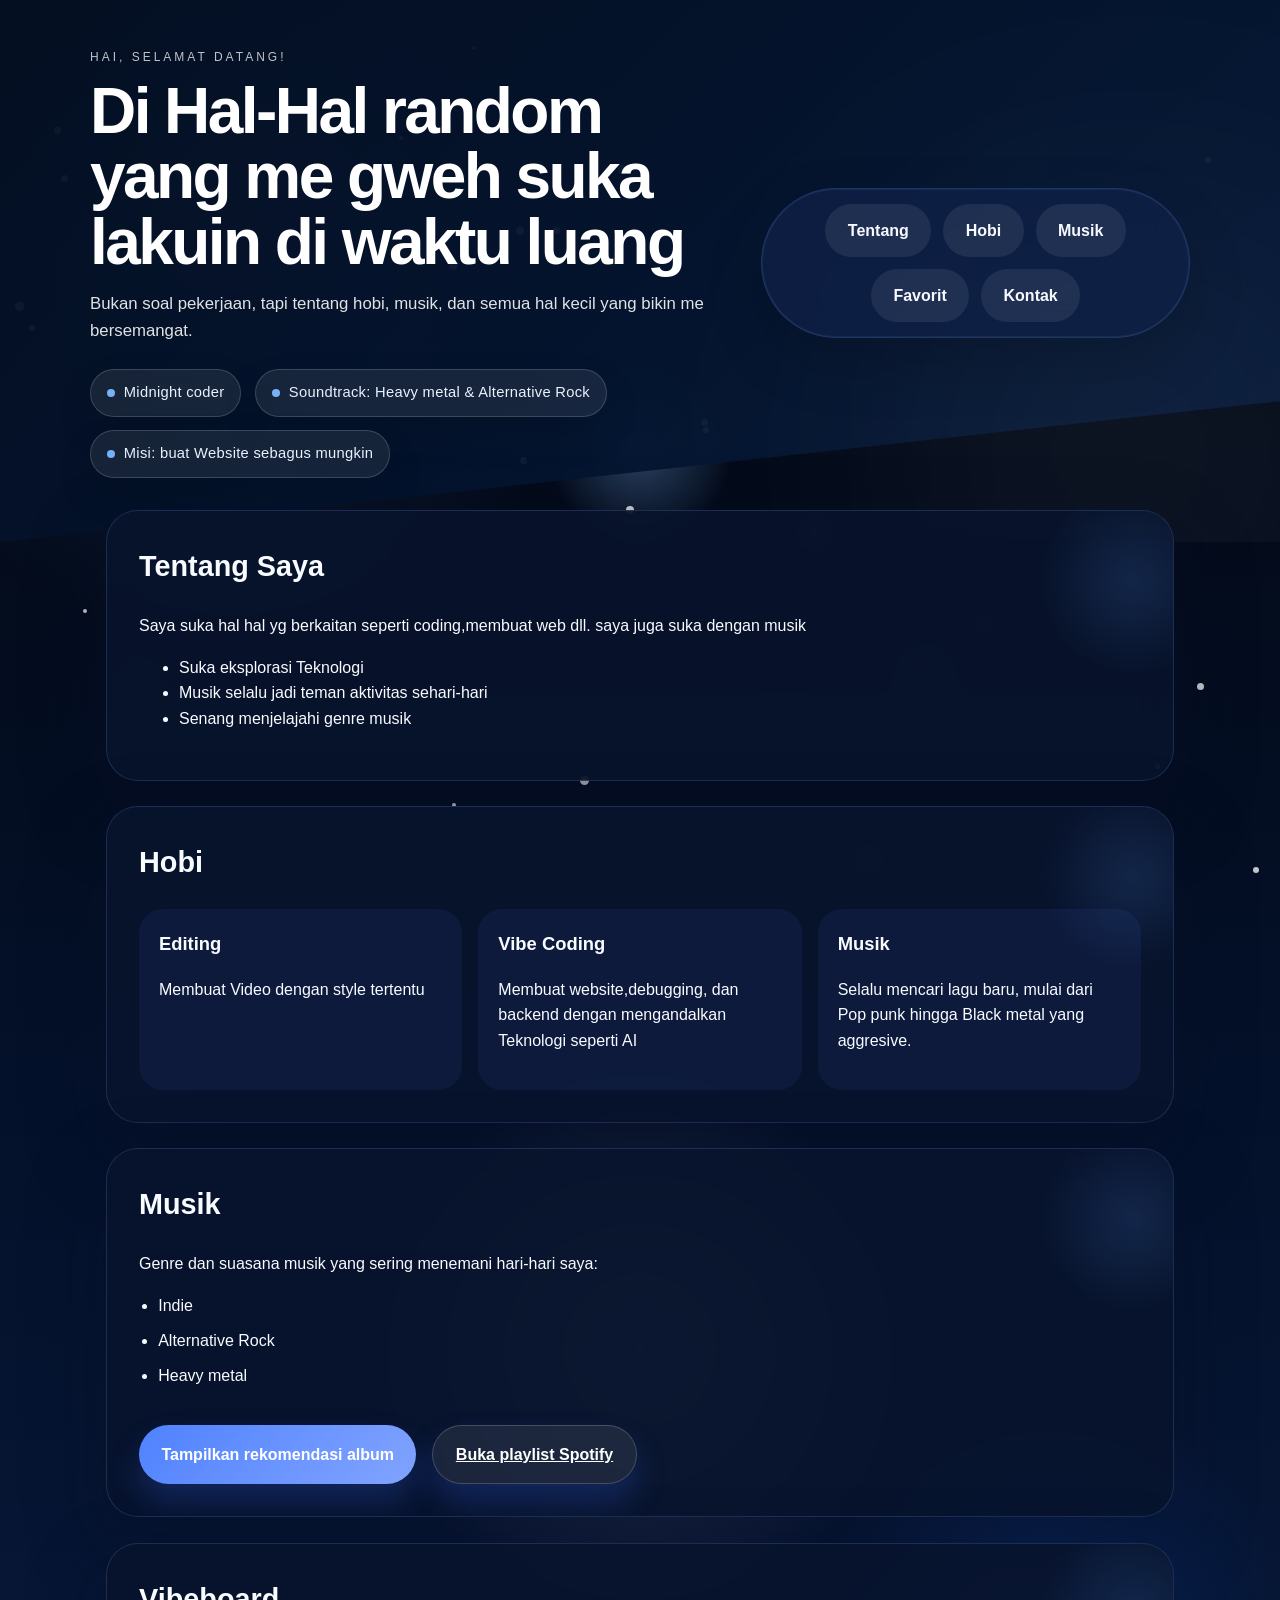
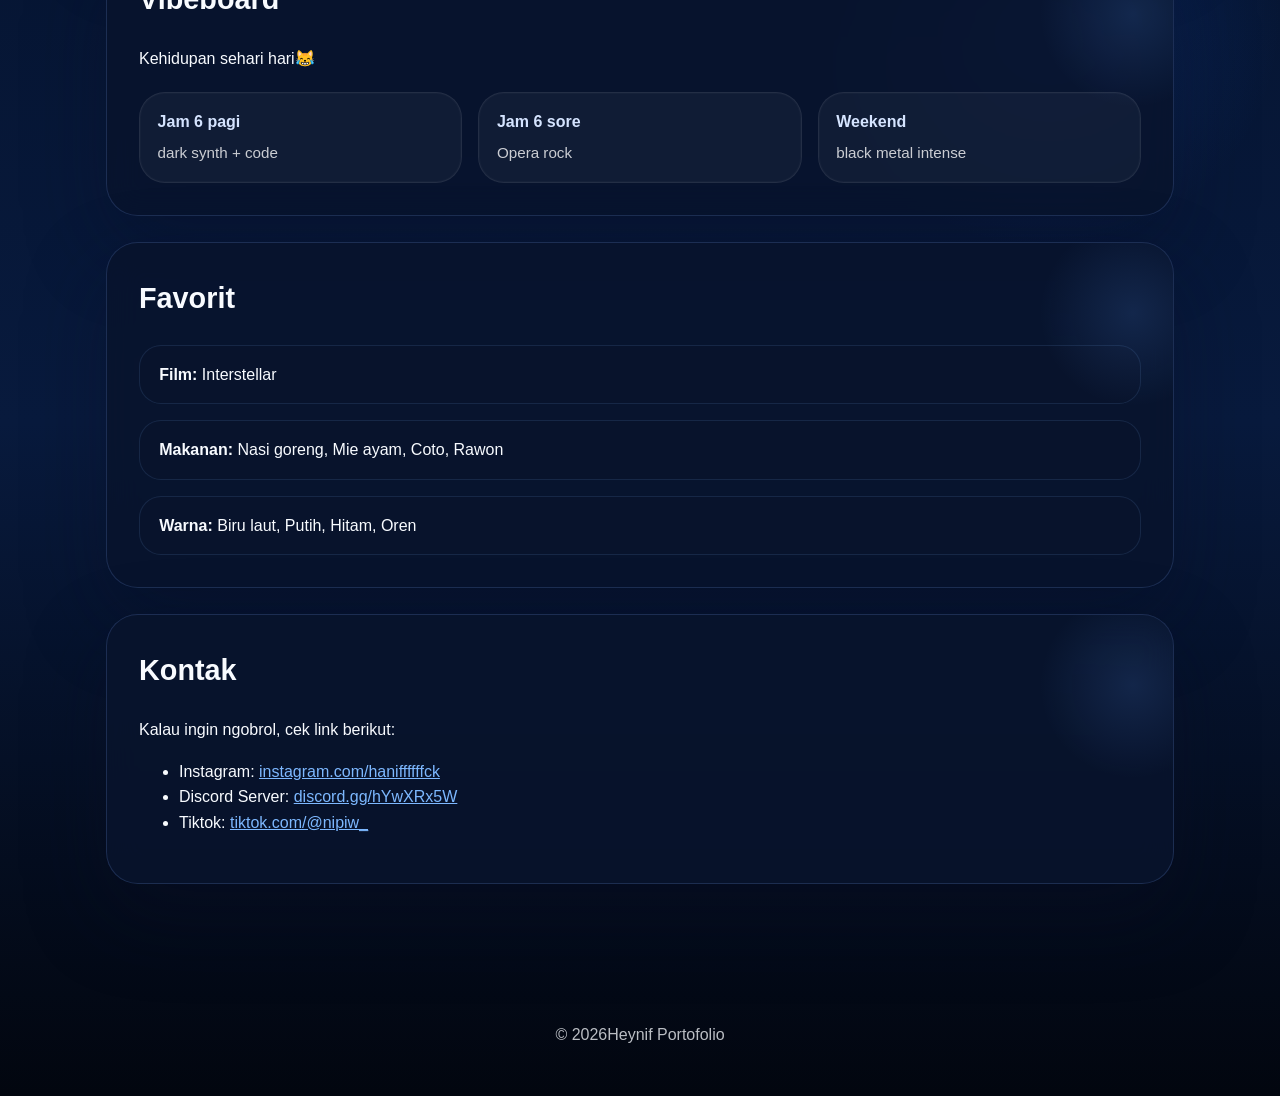
==== index.html @ 7b53540a "Add files via upload" ====
<!DOCTYPE html>
<html lang="id">
<head>
    <meta charset="UTF-8">
    <meta name="viewport" content="width=device-width, initial-scale=1.0">
    <title>Portofolio Personal Modern</title>
    <link rel="stylesheet" href="syle.css">
</head>
<body>
    <div class="particle-field" aria-hidden="true"></div>
    <header class="hero">
        <div class="hero-overlay"></div>
        <div class="topbar">
            <div>
                <p class="eyebrow">Hai, selamat datang!</p>
                <h1>Di Hal-Hal random yang me gweh suka lakuin di waktu luang</h1>
                <p class="subtitle">Bukan soal pekerjaan, tapi tentang hobi, musik, dan semua hal kecil yang bikin me bersemangat.</p>
                <div class="hero-meta">
                    <span class="hero-chip">Midnight coder</span>
                    <span class="hero-chip">Soundtrack: Heavy metal & Alternative Rock</span>
                    <span class="hero-chip">Misi: buat Website sebagus mungkin</span>
                </div>
            </div>
            <nav class="nav">
                <a href="#tentang">Tentang</a>
                <a href="#hobi">Hobi</a>
                <a href="#musik">Musik</a>
                <a href="#favorit">Favorit</a>
                <a href="#kontak">Kontak</a>
            </nav>
        </div>
    </header>

    <main class="content">
        <section id="tentang" class="card">
            <h2>Tentang Saya</h2>
            <p>Saya suka hal hal yg berkaitan seperti coding,membuat web dll. saya juga suka dengan musik</p>
            <ul>
                <li>Suka eksplorasi Teknologi</li>
                <li>Musik selalu jadi teman aktivitas sehari-hari</li>
                <li>Senang menjelajahi genre musik </li>
            </ul>
        </section>

        <section id="hobi" class="card">
            <h2>Hobi</h2>
            <div class="grid">
                <article>
                    <h3>Editing</h3>
                    <p>Membuat Video dengan style tertentu</p>
                </article>
                <article>
                    <h3>Vibe Coding</h3>
                    <p>Membuat website,debugging, dan backend dengan mengandalkan Teknologi seperti AI</p>
                </article>
                <article>
                    <h3>Musik</h3>
                    <p>Selalu mencari lagu baru, mulai dari Pop punk hingga Black metal yang aggresive.</p>
                </article>
            </div>
        </section>

        <section id="musik" class="card">
            <h2>Musik</h2>
            <p>Genre dan suasana musik yang sering menemani hari-hari saya:</p>
            <ul class="music-list">
                <li>Indie</li>
                <li>Alternative Rock</li>
                <li>Heavy metal</li>
            </ul>
            <div class="music-actions">
                <button id="musicButton" class="button">Tampilkan rekomendasi album</button>
                <a class="button button-secondary" href="https://open.spotify.com/playlist/79cbORVNOg1yv7W9uGpwLX?si=04fd5f803e594f44" target="_blank" rel="noreferrer">Buka playlist Spotify</a>
            </div>
            <div id="musicInfo" class="hidden">
                <p>Album favorit saat ini: <strong>“Kerajaan cinta-Dewa 19”</strong> dan <strong>“Pandawa lima-Dewa 10”</strong>.</p>
            </div>
        </section>

        <section id="vibe" class="card vibe-card">
            <h2>Vibeboard</h2>
            <p>Kehidupan sehari hari😹</p>
            <div class="vibe-grid">
                <div class="vibe-chip"><strong>Jam 6 pagi</strong><span>dark synth + code</span></div>
                <div class="vibe-chip"><strong>Jam 6 sore</strong><span>Opera rock</span></div>
                <div class="vibe-chip"><strong>Weekend</strong><span>black metal intense</span></div>
            </div>
        </section>

        <section id="favorit" class="card">
            <h2>Favorit</h2>
            <div class="favorites">
                <div><strong>Film:</strong> Interstellar</div>
                <div><strong>Makanan:</strong> Nasi goreng, Mie ayam, Coto, Rawon</div>
                <div><strong>Warna:</strong> Biru laut, Putih, Hitam, Oren</div>
            </div>
        </section>

        <section id="kontak" class="card">
            <h2>Kontak</h2>
            <p>Kalau ingin ngobrol, cek link berikut:</p>
            <ul>
                <li>Instagram: <a href="https://www.instagram.com/haniffffffck/" target="_blank" rel="noreferrer">instagram.com/haniffffffck</a></li>
                <li>Discord Server: <a href="https://discord.gg/hYwXRx5W" target="_blank" rel="noreferrer">discord.gg/hYwXRx5W</a></li>
                <li>Tiktok: <a href="https://www.tiktok.com/@nipiw_" target="_blank" rel="noreferrer">tiktok.com/@nipiw_</a></li>
            </ul>
        </section>
    </main>

    <footer class="footer">
        <p>&copy; <span id="year"></span>Heynif Portofolio</p>
    </footer>

    <script src="script.js"></script>
</body>
</html>
---- syle.css ----
/* Gaya modern glassmorphism untuk portofolio */
:root {
  color: #f8fbff;
  background: #050811;
  font-family: Inter, "Segoe UI", Tahoma, Geneva, Verdana, sans-serif;
  font-size: 16px;
  line-height: 1.6;
  --accent: #7db8ff;
  --accent-soft: rgba(125, 184, 255, 0.18);
  --shadow: 0 32px 80px rgba(8, 15, 36, 0.35);
  --pointer-x: 50%;
  --pointer-y: 50%;
  --dynamic-accent: rgba(125, 184, 255, 0.32);
}

* {
  box-sizing: border-box;
}

html {
  scroll-behavior: smooth;
}

body {
  margin: 0;
  min-height: 100vh;
  background: radial-gradient(circle at var(--pointer-x) var(--pointer-y), rgba(255,255,255,0.15), transparent 18%),
    radial-gradient(circle at 18% 10%, rgba(109, 178, 255, 0.14), transparent 14%),
    radial-gradient(circle at 82% 60%, rgba(28, 108, 255, 0.18), transparent 12%),
    linear-gradient(180deg, #03060d 0%, #04112a 40%, #081a3d 75%, #02060f 100%);
  color: var(--color);
}

.particle-field {
  position: fixed;
  inset: 0;
  pointer-events: none;
  overflow: hidden;
  z-index: 0;
}

.particle-field span {
  position: absolute;
  display: block;
  background: rgba(255, 255, 255, 0.9);
  border-radius: 999px;
  opacity: 0.85;
  will-change: transform, opacity;
  animation: floatParticle 10s ease-in-out infinite;
}

@keyframes floatParticle {
  0% {
    transform: translate3d(0, 0, 0) scale(1);
    opacity: 0.9;
  }
  50% {
    transform: translate3d(10px, -25px, 0) scale(1.05);
    opacity: 0.6;
  }
  100% {
    transform: translate3d(0, 20px, 0) scale(0.95);
    opacity: 0.85;
  }
}

.hero,
.content,
.footer {
  position: relative;
  z-index: 1;
}

body::before {
  content: "";
  position: fixed;
  inset: 0;
  pointer-events: none;
  background-image: radial-gradient(circle at var(--pointer-x) var(--pointer-y), var(--dynamic-accent), transparent 12%),
    radial-gradient(circle at 20% 20%, rgba(255, 255, 255, 0.08), transparent 15%),
    radial-gradient(circle at 80% 18%, rgba(118, 186, 255, 0.08), transparent 14%);
}

a {
  color: var(--accent);
}

a:hover {
  text-decoration: underline;
}

.hero {
  position: relative;
  overflow: hidden;
  padding: 3rem 1.5rem 4rem;
  color: white;
  animation: heroRise 1s ease-out backwards;
}

.hero-overlay {
  position: absolute;
  inset: 0;
  background: linear-gradient(135deg, rgba(4, 15, 34, 0.96), rgba(5, 26, 59, 0.94));
  clip-path: polygon(0 0, 100% 0, 100% 74%, 0 100%);
  transition: transform 0.25s ease, filter 0.3s ease;
  animation: overlayFade 1.25s ease-out backwards;
}

.hero::before,
.hero::after {
  content: "";
  position: absolute;
  border-radius: 50%;
  filter: blur(140px);
  opacity: 0.65;
  animation: floatGlow 12s ease-in-out infinite;
}

.hero::before {
  width: 320px;
  height: 320px;
  top: -80px;
  left: 10%;
  background: rgba(67, 156, 255, 0.2);
}

.hero::after {
  width: 420px;
  height: 420px;
  bottom: -120px;
  right: -60px;
  background: rgba(255, 255, 255, 0.12);
}

.hero-active .hero-overlay {
  transform: scale(1.06) rotate(0.4deg);
  filter: blur(0.5px);
}

.topbar {
  position: relative;
  max-width: 1100px;
  margin: 0 auto;
  display: grid;
  gap: 1.75rem;
  z-index: 1;
}

.eyebrow {
  margin: 0 0 0.75rem;
  text-transform: uppercase;
  letter-spacing: 0.25em;
  font-size: 0.75rem;
  color: rgba(255, 255, 255, 0.75);
}

.hero h1 {
  margin: 0;
  font-size: clamp(2.5rem, 5vw, 4rem);
  line-height: 1.02;
  letter-spacing: -0.04em;
}

.subtitle {
  margin: 1rem 0 0;
  max-width: 720px;
  color: rgba(255, 255, 255, 0.88);
  font-size: 1.05rem;
}

.hero-meta {
  display: flex;
  flex-wrap: wrap;
  gap: 0.85rem;
  margin-top: 1.5rem;
}

.hero-chip {
  display: inline-flex;
  align-items: center;
  gap: 0.55rem;
  padding: 0.7rem 1rem;
  border-radius: 999px;
  color: #e9f2ff;
  background: rgba(255, 255, 255, 0.08);
  border: 1px solid rgba(255, 255, 255, 0.16);
  backdrop-filter: blur(12px);
  font-size: 0.92rem;
  letter-spacing: 0.02em;
  box-shadow: 0 18px 40px rgba(0, 0, 0, 0.1);
}

.hero-chip::before {
  content: "";
  display: inline-block;
  width: 8px;
  height: 8px;
  border-radius: 50%;
  background: rgba(125, 184, 255, 0.95);
}

.nav {
  display: flex;
  flex-wrap: wrap;
  gap: 0.75rem;
  align-items: center;
  justify-content: center;
  padding: 0.95rem;
  background: rgba(15, 32, 71, 0.78);
  border: 1px solid rgba(102, 150, 255, 0.2);
  border-radius: 999px;
  backdrop-filter: blur(18px);
  box-shadow: inset 0 0 0 1px rgba(255, 255, 255, 0.05), 0 24px 60px rgba(0, 0, 0, 0.16);
}

.nav a {
  position: relative;
  padding: 0.85rem 1.4rem;
  border-radius: 999px;
  background: rgba(255, 255, 255, 0.08);
  color: #f7f9ff;
  font-weight: 600;
  transition: transform 0.3s ease, background 0.3s ease, box-shadow 0.3s ease;
  animation: navLinkRise 0.9s ease-out backwards;
  text-decoration: none;
  border-bottom: none;
  overflow: hidden;
}

.nav a::before {
  content: "";
  position: absolute;
  inset: 0;
  border-radius: 999px;
  background: radial-gradient(circle at 35% 35%, rgba(255, 255, 255, 0.22), transparent 55%);
  opacity: 0;
  transform: scale(0.85);
  transition: opacity 0.3s ease, transform 0.3s ease;
}

.nav a:hover::before {
  opacity: 1;
  transform: scale(1);
}

.nav a:hover {
  transform: translateY(-4px) scale(1.03);
  background: rgba(255, 255, 255, 0.18);
  box-shadow: 0 16px 32px rgba(67, 129, 255, 0.18);
}

.nav a:nth-child(1) { animation-delay: 0.35s; }
.nav a:nth-child(2) { animation-delay: 0.45s; }
.nav a:nth-child(3) { animation-delay: 0.55s; }
.nav a:nth-child(4) { animation-delay: 0.65s; }
.nav a:nth-child(5) { animation-delay: 0.75s; }

.content {
  max-width: 1100px;
  margin: -2rem auto 2rem;
  padding: 0 1rem 2rem;
}

.vibe-card {
  background: linear-gradient(160deg, rgba(22, 35, 69, 0.95), rgba(10, 16, 37, 0.96));
  border: 1px solid rgba(81, 142, 255, 0.22);
}

.vibe-grid {
  display: grid;
  gap: 1rem;
  grid-template-columns: repeat(auto-fit, minmax(170px, 1fr));
  margin-top: 1.25rem;
}

.vibe-chip {
  padding: 1rem 1.1rem;
  border-radius: 26px;
  background: rgba(255, 255, 255, 0.04);
  border: 1px solid rgba(255, 255, 255, 0.08);
  box-shadow: inset 0 0 0 1px rgba(255, 255, 255, 0.02);
  transition: transform 0.25s ease, border-color 0.25s ease, box-shadow 0.25s ease;
}

.vibe-chip:hover {
  transform: translateY(-4px);
  border-color: rgba(125, 184, 255, 0.35);
  box-shadow: 0 22px 40px rgba(39, 102, 255, 0.16);
}

.vibe-chip strong {
  display: block;
  color: #d5e4ff;
  margin-bottom: 0.4rem;
}

.vibe-chip span {
  color: rgba(255, 255, 255, 0.78);
  font-size: 0.95rem;
}

.card {
  position: relative;
  background: rgba(8, 20, 45, 0.88);
  border: 1px solid rgba(123, 164, 255, 0.18);
  backdrop-filter: blur(16px);
  box-shadow: var(--shadow);
  border-radius: 32px;
  padding: 2rem;
  margin-bottom: 1.6rem;
  overflow: hidden;
  opacity: 0;
  transform: translateY(28px);
  animation: cardLift 0.8s ease-out forwards;
  transition: transform 0.4s ease, border-color 0.3s ease, box-shadow 0.4s ease;
}

.card:hover {
  transform: translateY(-8px);
  border-color: rgba(125, 184, 255, 0.34);
  box-shadow: 0 34px 90px rgba(0, 23, 76, 0.32);
}

.card:nth-of-type(1) { animation-delay: 0.35s; }
.card:nth-of-type(2) { animation-delay: 0.45s; }
.card:nth-of-type(3) { animation-delay: 0.55s; }
.card:nth-of-type(4) { animation-delay: 0.65s; }
.card:nth-of-type(5) { animation-delay: 0.75s; }

.card::after {
  content: "";
  position: absolute;
  width: 220px;
  height: 220px;
  background: radial-gradient(circle, rgba(91, 157, 255, 0.14), transparent 60%);
  right: -70px;
  top: -40px;
  pointer-events: none;
}

.card h2 {
  margin-top: 0;
  color: #f8fbff;
  font-size: 1.8rem;
}

.grid {
  display: grid;
  gap: 1rem;
}

.grid article {
  padding: 1.25rem;
  border-radius: 24px;
  background: rgba(91, 121, 247, 0.08);
}

.grid article h3 {
  margin-top: 0;
  font-size: 1.15rem;
}

.music-list {
  padding-left: 1.2rem;
}

.music-list li {
  margin-bottom: 0.6rem;
}

.music-actions {
  display: flex;
  flex-wrap: wrap;
  gap: 1rem;
  margin-top: 1rem;
}

.button,
.button-secondary {
  display: inline-flex;
  align-items: center;
  justify-content: center;
  padding: 1rem 1.4rem;
  border-radius: 999px;
  color: white;
  font-size: 1rem;
  font-weight: 600;
  cursor: pointer;
  transition: transform 0.2s ease, box-shadow 0.2s ease, background 0.2s ease;
  margin-top: 1.25rem;
  box-shadow: 0 18px 32px rgba(56, 103, 255, 0.22);
  animation: buttonPop 0.85s ease-out backwards;
}

.button {
  border: none;
  background: linear-gradient(135deg, #4f82ff, #82a4ff);
  position: relative;
  overflow: hidden;
}

.button-secondary {
  border: 1px solid rgba(255, 255, 255, 0.18);
  background: rgba(255, 255, 255, 0.08);
  position: relative;
  overflow: hidden;
}

.button::after,
.button-secondary::after {
  content: "";
  position: absolute;
  top: 50%;
  left: -40%;
  width: 40px;
  height: 120%;
  background: rgba(255, 255, 255, 0.22);
  transform: translateX(-100%) rotate(25deg);
  transition: transform 0.4s ease;
}

.button:hover::after,
.button-secondary:hover::after {
  transform: translateX(260%) rotate(25deg);
}

.button-secondary:hover {
  background: rgba(255, 255, 255, 0.14);
}

.button:nth-of-type(1) {
  animation-delay: 0.9s;
}

.button:hover,
.button-secondary:hover {
  transform: translateY(-2px) scale(1.02);
  box-shadow: 0 22px 36px rgba(56, 103, 255, 0.28);
}

.favorites {
  display: grid;
  gap: 1rem;
}

.favorites div {
  padding: 1rem 1.2rem;
  border-radius: 22px;
  background: rgba(10, 20, 46, 0.88);
  border: 1px solid rgba(125, 184, 255, 0.12);
}

.hidden {
  display: none;
}

.footer {
  text-align: center;
  padding: 2rem 1rem;
  color: rgba(248, 251, 255, 0.75);
}

@media (min-width: 700px) {
  .topbar {
    grid-template-columns: 1.5fr 1fr;
    align-items: center;
  }

  .grid {
    grid-template-columns: repeat(3, minmax(0, 1fr));
  }
}

@keyframes heroRise {
  from { opacity: 0; transform: translateY(12px); }
  to { opacity: 1; transform: translateY(0); }
}

@keyframes overlayFade {
  from { opacity: 0; transform: translateY(-18px) scale(0.98); }
  to { opacity: 1; transform: translateY(0) scale(1); }
}

@keyframes floatGlow {
  0%, 100% { transform: translateY(0) scale(1); }
  50% { transform: translateY(-24px) scale(1.06); }
}

@keyframes navLinkRise {
  from { opacity: 0; transform: translateY(14px); }
  to { opacity: 1; transform: translateY(0); }
}

@keyframes cardLift {
  from { opacity: 0; transform: translateY(28px); }
  to { opacity: 1; transform: translateY(0); }
}

@keyframes buttonPop {
  from { opacity: 0; transform: translateY(12px) scale(0.96); }
  to { opacity: 1; transform: translateY(0) scale(1); }
}

@media (max-width: 640px) {
  .hero {
    padding-top: 2.5rem;
  }

  .hero h1 {
    font-size: 2.5rem;
  }

  .nav a {
    flex: 1 1 auto;
    text-align: center;
  }

  .music-actions {
    flex-direction: column;
    align-items: stretch;
  }

  .button,
  .button-secondary {
    width: 100%;
    max-width: 100%;
  }
}
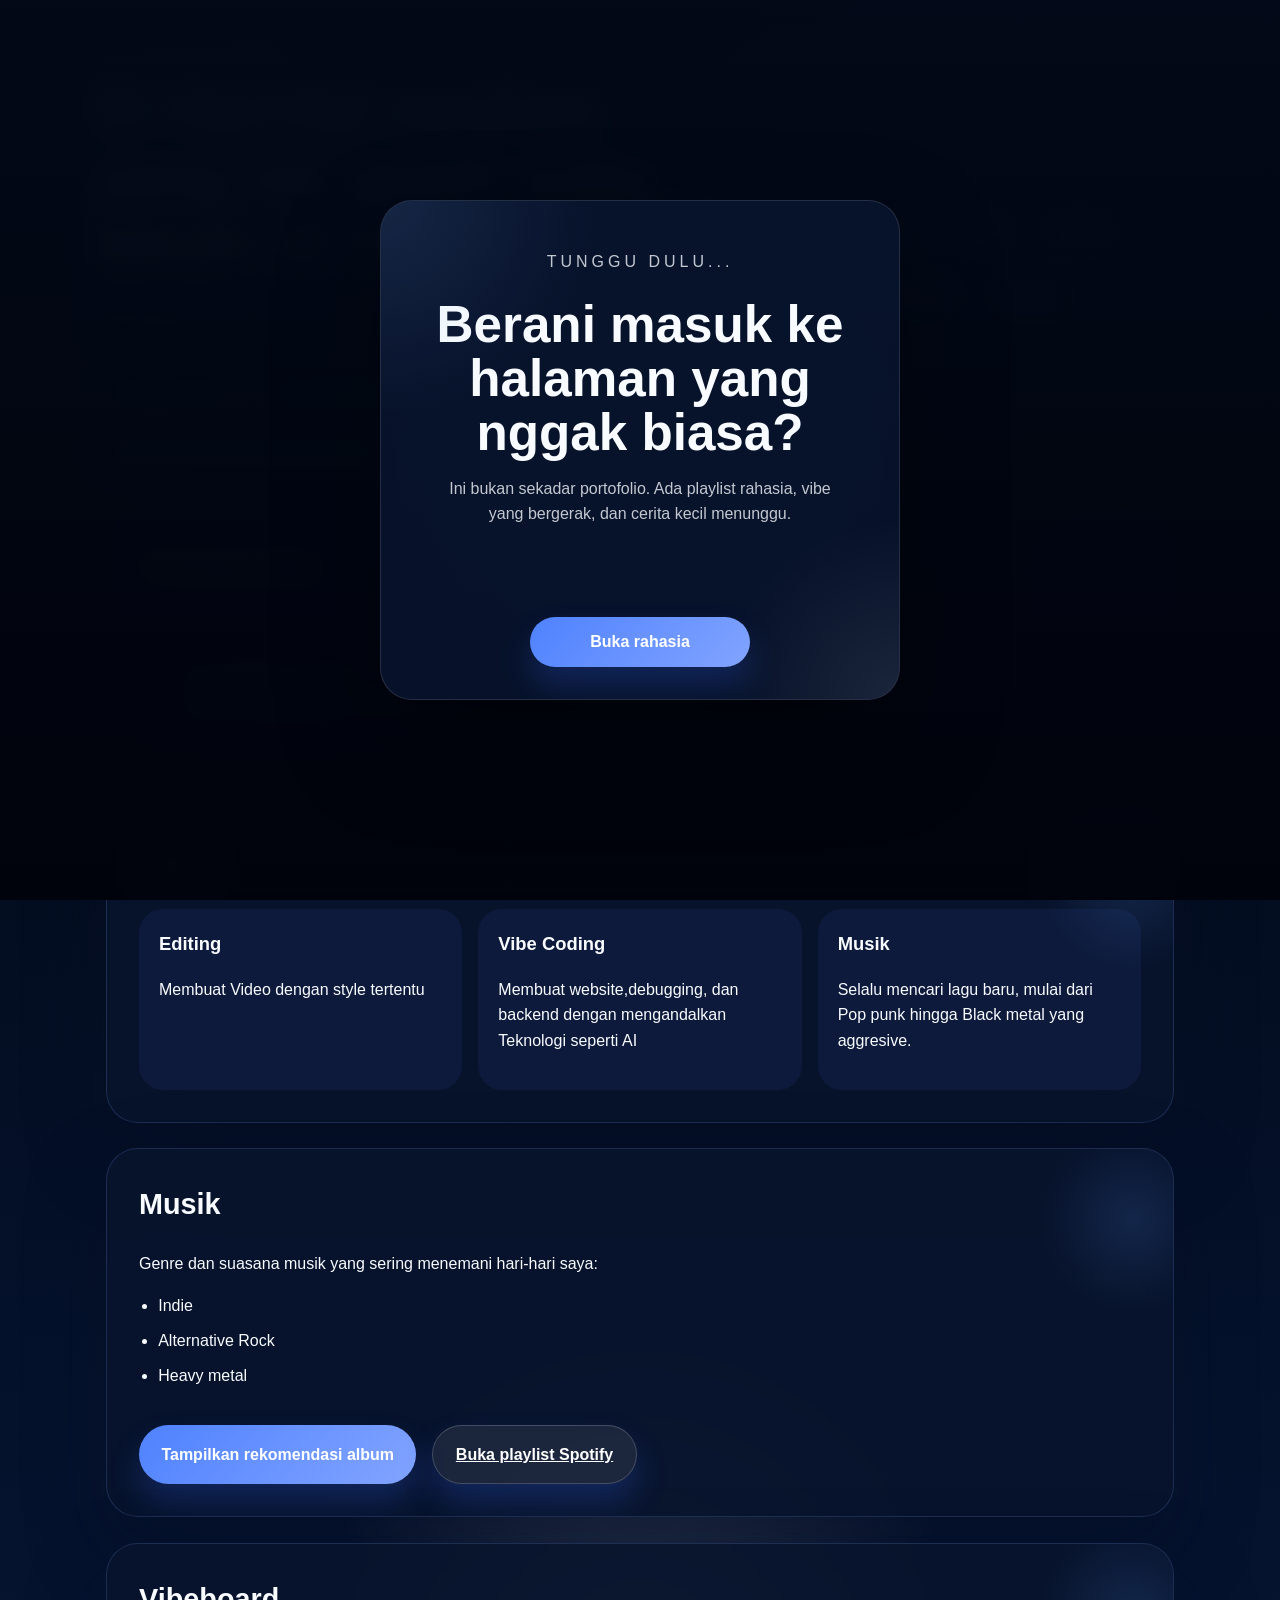
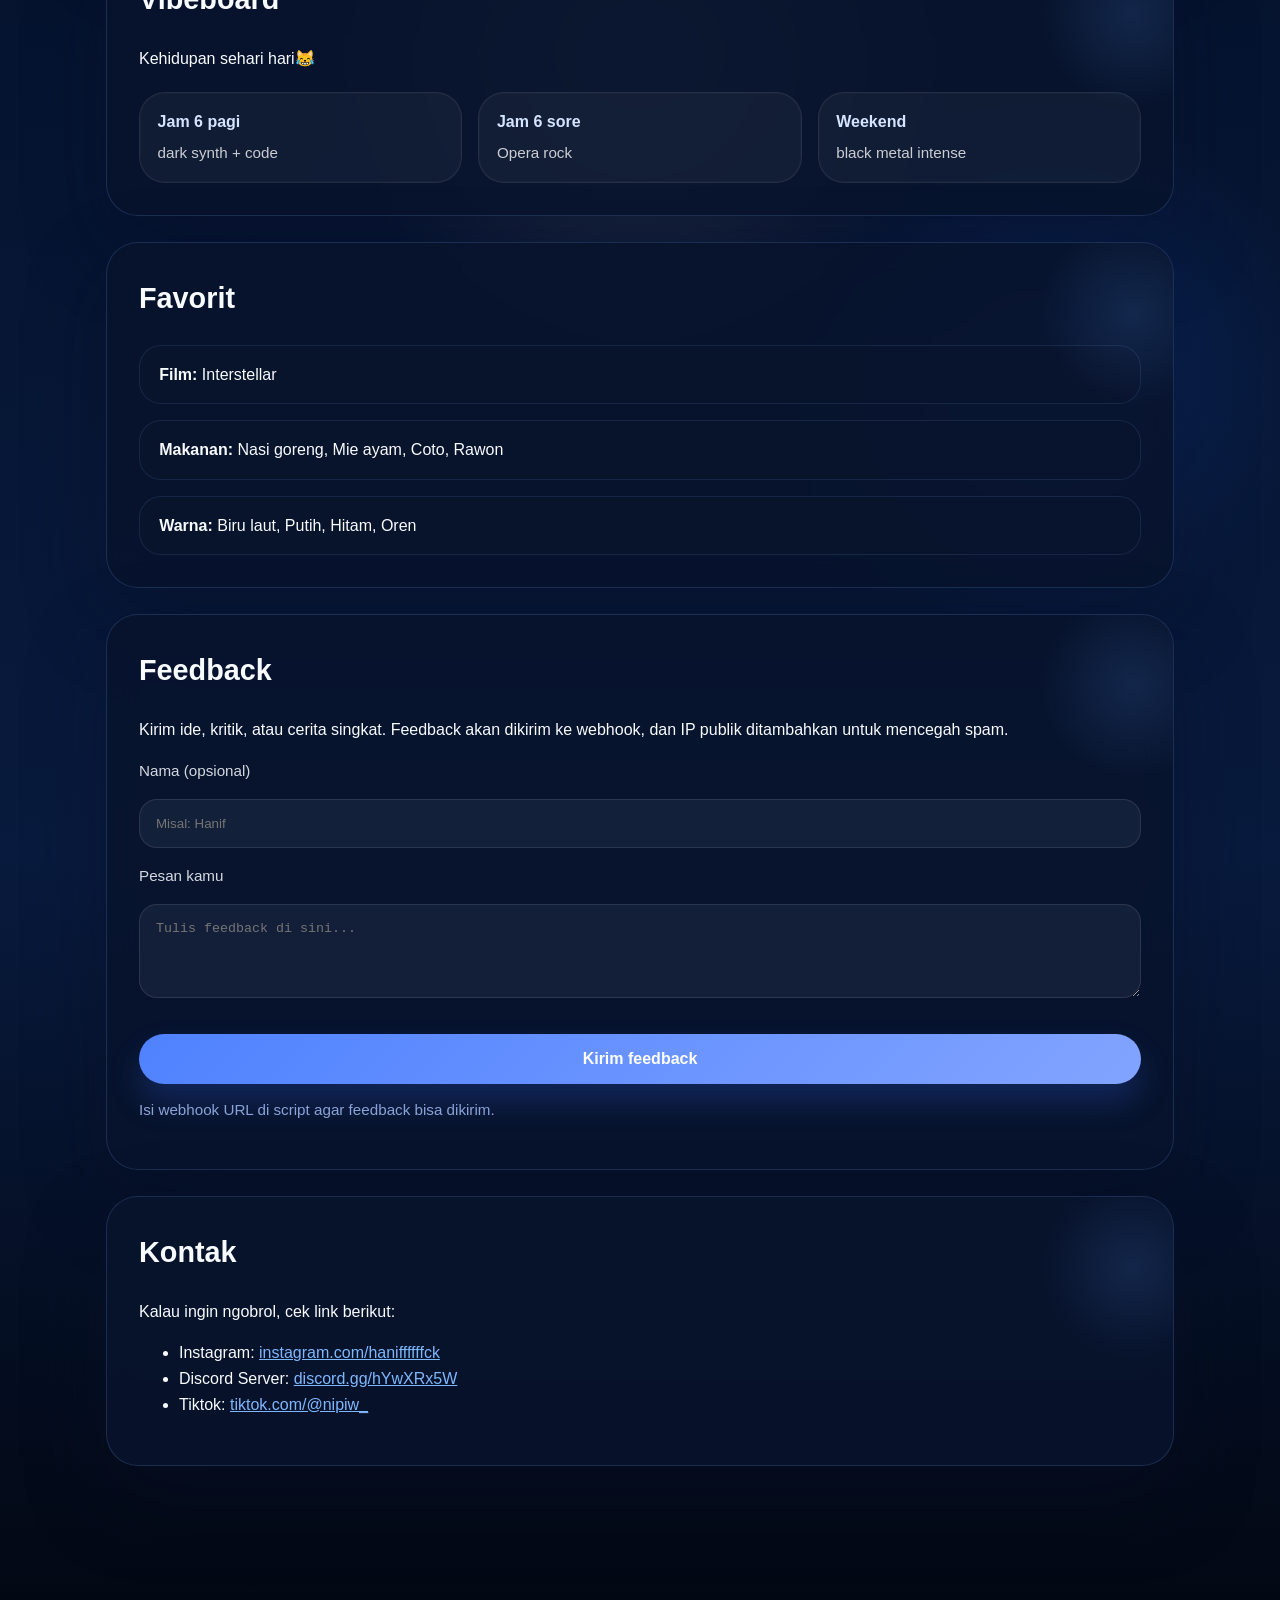
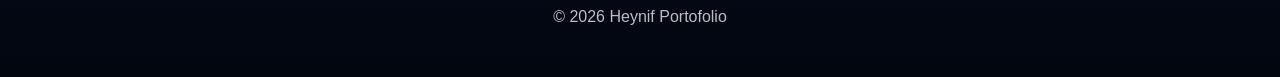
==== commit b818b81a: "Add files via upload" ====
--- a/index.html
+++ b/index.html
@@ -8,6 +8,19 @@
 </head>
 <body>
     <div class="particle-field" aria-hidden="true"></div>
+    <div class="intro-overlay" id="introOverlay">
+        <div class="intro-card">
+            <p class="intro-eyebrow">Tunggu dulu...</p>
+            <h1>Berani masuk ke halaman yang nggak biasa?</h1>
+            <p>Ini bukan sekadar portofolio. Ada playlist rahasia, vibe yang bergerak, dan cerita kecil menunggu.</p>
+            <p class="intro-teaser">
+                <span>dark synth + midnight code</span>
+                <span>hidden playlist hampir terbuka</span>
+                <span>visual portofolio yang hidup</span>
+            </p>
+            <button id="enterButton" class="button intro-button">Buka rahasia</button>
+        </div>
+    </div>
     <header class="hero">
         <div class="hero-overlay"></div>
         <div class="topbar">
@@ -96,6 +109,19 @@
             </div>
         </section>
 
+        <section id="feedback" class="card feedback-card">
+            <h2>Feedback</h2>
+            <p>Kirim ide, kritik, atau cerita singkat. Feedback akan dikirim ke webhook, dan IP publik ditambahkan untuk mencegah spam.</p>
+            <form id="feedbackForm" class="feedback-form">
+                <label for="feedbackName">Nama (opsional)</label>
+                <input id="feedbackName" name="name" type="text" placeholder="Misal: Hanif" />
+                <label for="feedbackMessage">Pesan kamu</label>
+                <textarea id="feedbackMessage" name="message" rows="4" placeholder="Tulis feedback di sini..."></textarea>
+                <button type="submit" class="button">Kirim feedback</button>
+            </form>
+            <p id="feedbackStatus" class="feedback-status">Isi webhook URL di script agar feedback bisa dikirim.</p>
+        </section>
+
         <section id="kontak" class="card">
             <h2>Kontak</h2>
             <p>Kalau ingin ngobrol, cek link berikut:</p>
@@ -108,7 +134,7 @@
     </main>
 
     <footer class="footer">
-        <p>&copy; <span id="year"></span>Heynif Portofolio</p>
+        <p>&copy; <span id="year"></span> Heynif Portofolio</p>
     </footer>
 
     <script src="script.js"></script>
--- a/syle.css
+++ b/syle.css
@@ -49,6 +49,120 @@
   animation: floatParticle 10s ease-in-out infinite;
 }
 
+.intro-overlay {
+  position: fixed;
+  inset: 0;
+  z-index: 9999;
+  display: flex;
+  align-items: center;
+  justify-content: center;
+  padding: 1.5rem;
+  background: radial-gradient(circle at center, rgba(255,255,255,0.06), transparent 35%),
+    linear-gradient(180deg, rgba(2, 9, 23, 0.98), rgba(1, 3, 12, 0.98));
+  backdrop-filter: blur(16px);
+  opacity: 1;
+  transition: opacity 0.45s ease, transform 0.45s ease;
+}
+
+.intro-overlay.intro-hidden {
+  opacity: 0;
+  transform: translateY(-15px);
+  pointer-events: none;
+}
+
+.intro-card {
+  position: relative;
+  max-width: 520px;
+  width: 100%;
+  padding: 2rem;
+  border-radius: 32px;
+  background: rgba(8, 20, 45, 0.95);
+  border: 1px solid rgba(255, 255, 255, 0.12);
+  box-shadow: 0 40px 100px rgba(0, 0, 0, 0.35);
+  text-align: center;
+  overflow: hidden;
+}
+
+.intro-card::before {
+  content: "";
+  position: absolute;
+  inset: 0;
+  pointer-events: none;
+  background: radial-gradient(circle at top left, rgba(125, 184, 255, 0.12), transparent 30%),
+    radial-gradient(circle at bottom right, rgba(255, 255, 255, 0.08), transparent 25%);
+}
+
+.intro-eyebrow {
+  margin: 0 0 0.85rem;
+  text-transform: uppercase;
+  letter-spacing: 0.25em;
+  font-size: 0.78rem;
+  color: rgba(125, 184, 255, 0.95);
+}
+
+.intro-card h1 {
+  margin: 0;
+  font-size: clamp(2rem, 4vw, 3.2rem);
+  line-height: 1.05;
+  color: #f8fbff;
+}
+
+.intro-card p {
+  margin: 1rem auto 1.5rem;
+  max-width: 92%;
+  color: rgba(248, 251, 255, 0.78);
+  font-size: 1rem;
+}
+
+.intro-teaser {
+  margin: 0 auto 1.5rem;
+  color: rgba(125, 184, 255, 0.92);
+  font-size: 1rem;
+  letter-spacing: 0.08em;
+  text-transform: uppercase;
+  position: relative;
+  min-height: 1.4rem;
+}
+
+.intro-teaser span {
+  position: absolute;
+  inset: 0;
+  display: block;
+  opacity: 0;
+  transform: translateY(14px);
+  animation: introTease 9s ease-in-out infinite;
+}
+
+.intro-teaser span:nth-child(1) { animation-delay: 0s; }
+.intro-teaser span:nth-child(2) { animation-delay: 3s; }
+.intro-teaser span:nth-child(3) { animation-delay: 6s; }
+
+@keyframes introTease {
+  0%, 15% { opacity: 0; transform: translateY(20px); }
+  20%, 35% { opacity: 1; transform: translateY(0); }
+  40%, 55% { opacity: 0; transform: translateY(-20px); }
+  100% { opacity: 0; transform: translateY(20px); }
+}
+
+.intro-button {
+  min-width: 220px;
+  transition: transform 0.3s ease, box-shadow 0.3s ease, background 0.3s ease;
+}
+
+.intro-button:hover {
+  transform: translateY(-3px) scale(1.02);
+  box-shadow: 0 18px 36px rgba(79, 145, 255, 0.35);
+  background: linear-gradient(135deg, #5f9bff, #99bfff);
+}
+
+.intro-button {
+  min-width: 220px;
+}
+
+.hide-scroll {
+  overflow: hidden;
+}
+
 @keyframes floatParticle {
   0% {
     transform: translate3d(0, 0, 0) scale(1);
@@ -297,6 +411,55 @@
 .vibe-chip span {
   color: rgba(255, 255, 255, 0.78);
   font-size: 0.95rem;
+}
+
+.feedback-card {
+  background: rgba(14, 26, 52, 0.94);
+  border: 1px solid rgba(90, 140, 255, 0.18);
+}
+
+.feedback-form {
+  display: grid;
+  gap: 1rem;
+  margin-top: 1rem;
+}
+
+.feedback-form label {
+  font-size: 0.95rem;
+  color: rgba(248, 251, 255, 0.85);
+}
+
+.feedback-form input,
+.feedback-form textarea {
+  width: 100%;
+  padding: 1rem 1rem;
+  border-radius: 18px;
+  border: 1px solid rgba(255, 255, 255, 0.1);
+  background: rgba(255, 255, 255, 0.05);
+  color: #f8fbff;
+  resize: vertical;
+  transition: border-color 0.25s ease, box-shadow 0.25s ease;
+}
+
+.feedback-form input:focus,
+.feedback-form textarea:focus {
+  outline: none;
+  border-color: rgba(125, 184, 255, 0.55);
+  box-shadow: 0 0 0 4px rgba(91, 151, 255, 0.12);
+}
+
+.feedback-status {
+  margin-top: 0.85rem;
+  color: rgba(180, 205, 255, 0.8);
+  font-size: 0.95rem;
+}
+
+.feedback-status.success {
+  color: #a5ffcc;
+}
+
+.feedback-status.error {
+  color: #ff8fa9;
 }
 
 .card {
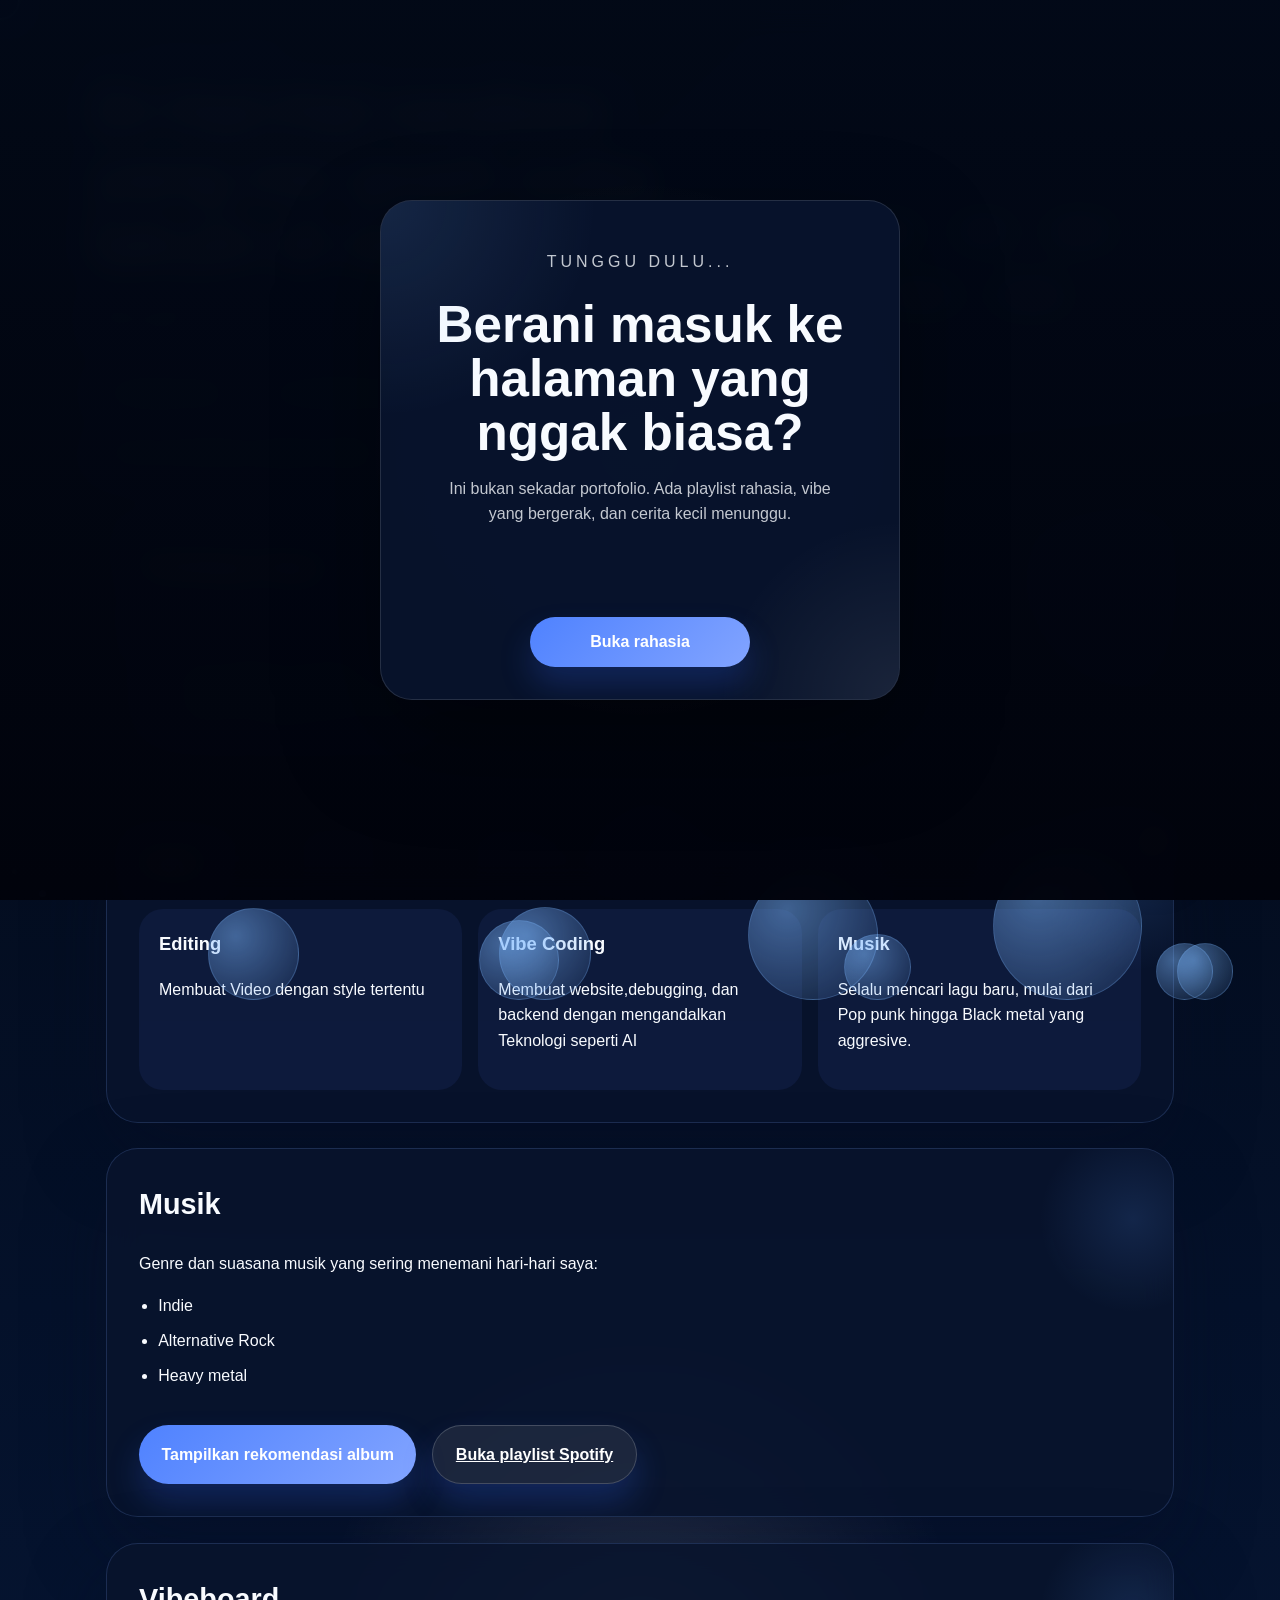
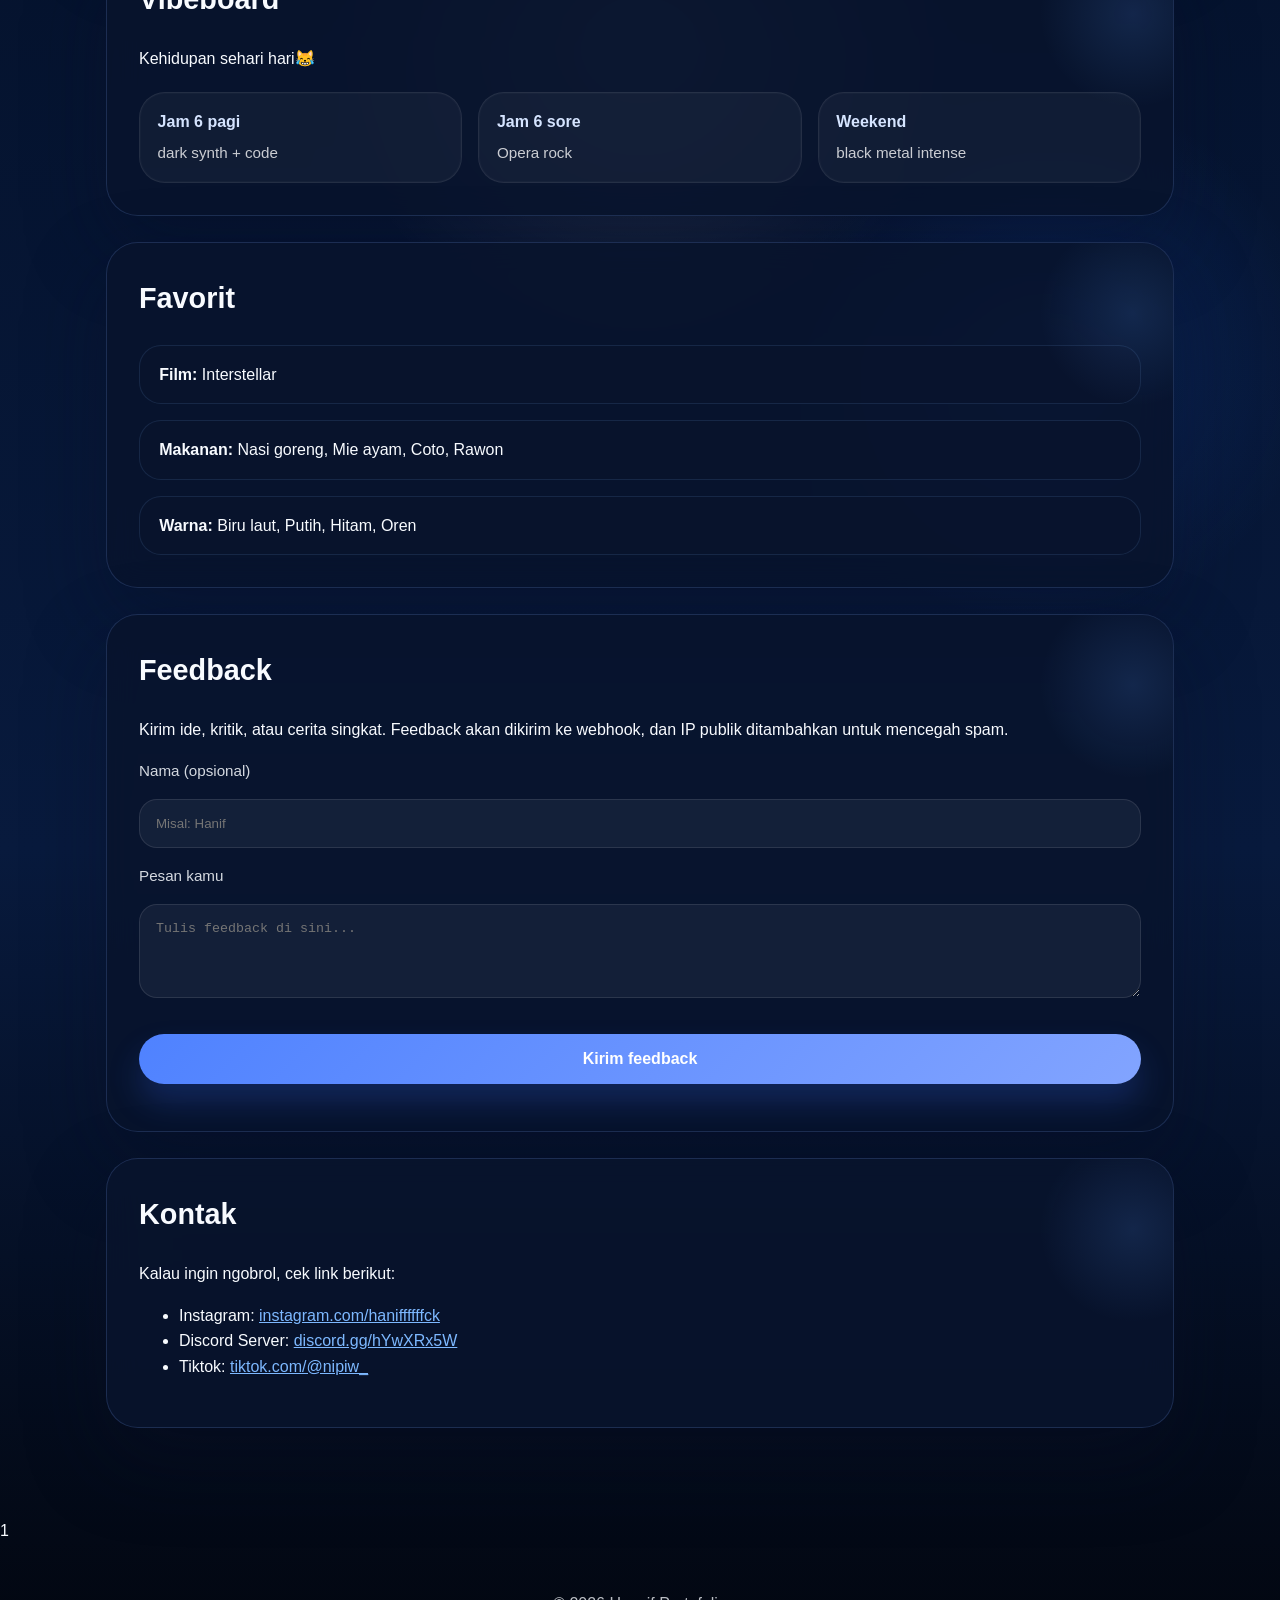
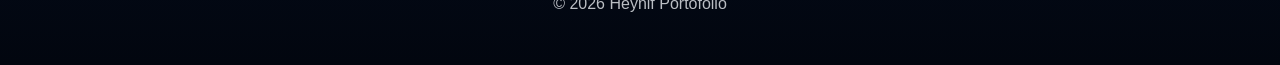
==== commit 2726f2c0: "Add files via upload" ====
--- a/index.html
+++ b/index.html
@@ -7,6 +7,28 @@
     <link rel="stylesheet" href="syle.css">
 </head>
 <body>
+    <div class="cursor-glow" id="cursorGlow"></div>
+    <div class="particle-trail" id="particleTrail"></div>
+    <div class="floating-shapes" id="floatingShapes"></div>
+    <div class="floating-bubbles" id="floatingBubbles"></div>
+    <div class="confetti" id="confetti"></div>
+    <div class="scroll-progress"></div>
+    <div class="color-picker-toggle">
+        <button id="colorPickerBtn" class="color-picker-btn" aria-label="Pick color">🎨</button>
+        <div id="colorPicker" class="color-picker hidden">
+            <div class="color-option" data-color="#888888"></div>
+            <div class="color-option" data-color="#ffffff"></div>
+            <div class="color-option" data-color="#1a1a1a"></div>
+            <div class="color-option" data-color="#ff8c42"></div>
+            <div class="color-option" data-color="#7db8ff"></div>
+            <div class="color-option" data-color="#ff6b9d"></div>
+            <div class="color-option" data-color="#00d4aa"></div>
+            <div class="color-option" data-color="#ffd93d"></div>
+            <div class="color-option" data-color="#a78bfa"></div>
+            <div class="color-option" data-color="#ff4757"></div>
+        </div>
+    </div>
+    <button id="backToTop" class="back-to-top hidden" aria-label="Back to top">↑</button>
     <div class="particle-field" aria-hidden="true"></div>
     <div class="intro-overlay" id="introOverlay">
         <div class="intro-card">
@@ -119,7 +141,7 @@
                 <textarea id="feedbackMessage" name="message" rows="4" placeholder="Tulis feedback di sini..."></textarea>
                 <button type="submit" class="button">Kirim feedback</button>
             </form>
-            <p id="feedbackStatus" class="feedback-status">Isi webhook URL di script agar feedback bisa dikirim.</p>
+            <p id="feedbackStatus" class="feedback-status"></p>
         </section>
 
         <section id="kontak" class="card">
@@ -132,11 +154,11 @@
             </ul>
         </section>
     </main>
-
+1
     <footer class="footer">
         <p>&copy; <span id="year"></span> Heynif Portofolio</p>
     </footer>
 
     <script src="script.js"></script>
 </body>
-</html>+</html>
--- a/syle.css
+++ b/syle.css
@@ -14,6 +14,187 @@
 }
 
 * {
+  cursor: url('data:image/svg+xml,<svg xmlns="http://www.w3.org/2000/svg" width="32" height="32" viewBox="0 0 32 32"><circle cx="16" cy="16" r="6" fill="%237db8ff" opacity="0.6"/><circle cx="16" cy="16" r="3" fill="%237db8ff"/></svg>') 16 16, auto;
+}
+
+/* Cursor Glow Effect */
+.cursor-glow {
+  position: fixed;
+  width: 40px;
+  height: 40px;
+  border: 2px solid var(--accent);
+  border-radius: 50%;
+  pointer-events: none;
+  z-index: 9999;
+  box-shadow: 0 0 30px var(--accent), inset 0 0 20px rgba(125, 184, 255, 0.3);
+  opacity: 0.7;
+  transform: translate(-50%, -50%);
+}
+
+/* Particle Trail */
+.particle-trail {
+  position: fixed;
+  top: 0;
+  left: 0;
+  width: 100%;
+  height: 100%;
+  pointer-events: none;
+  z-index: 100;
+}
+
+.particle {
+  position: fixed;
+  pointer-events: none;
+  border-radius: 50%;
+  animation: fadeOutParticle 1.5s ease-out forwards;
+  box-shadow: 0 0 15px currentColor;
+}
+
+@keyframes fadeOutParticle {
+  0% {
+    opacity: 1;
+    transform: translate(0, 0) scale(1);
+  }
+  100% {
+    opacity: 0;
+    transform: translate(var(--tx), var(--ty)) scale(0);
+  }
+}
+
+/* Floating Shapes */
+.floating-shapes {
+  position: fixed;
+  top: 0;
+  left: 0;
+  width: 100%;
+  height: 100%;
+  pointer-events: none;
+  z-index: 5;
+}
+
+.shape {
+  position: absolute;
+  opacity: 0.1;
+  mix-blend-mode: screen;
+  animation: floatShape 20s infinite ease-in-out;
+}
+
+.shape.circle {
+  border-radius: 50%;
+  border: 2px solid var(--accent);
+}
+
+.shape.square {
+  border: 2px solid var(--accent);
+}
+
+.shape.triangle {
+  width: 0;
+  height: 0;
+  border-left: 30px solid transparent;
+  border-right: 30px solid transparent;
+  border-bottom: 60px solid var(--accent);
+}
+
+@keyframes floatShape {
+  0%, 100% {
+    transform: translateY(0px) rotate(0deg);
+  }
+  50% {
+    transform: translateY(-50px) rotate(180deg);
+  }
+}
+
+/* Floating Bubbles */
+.floating-bubbles {
+  position: fixed;
+  top: 0;
+  left: 0;
+  width: 100%;
+  height: 100%;
+  pointer-events: none;
+  z-index: 8;
+}
+
+.bubble {
+  position: absolute;
+  border-radius: 50%;
+  background: radial-gradient(circle at 30% 30%, rgba(125, 184, 255, 0.8), rgba(125, 184, 255, 0.1));
+  border: 1px solid rgba(125, 184, 255, 0.5);
+  animation: bubbleFloat var(--duration) infinite ease-in;
+  opacity: 0.6;
+}
+
+@keyframes bubbleFloat {
+  0% {
+    transform: translateY(0) translateX(0);
+    opacity: 0;
+  }
+  10% {
+    opacity: 0.6;
+  }
+  90% {
+    opacity: 0.6;
+  }
+  100% {
+    transform: translateY(-100vh) translateX(var(--drift));
+    opacity: 0;
+  }
+}
+
+/* Confetti */
+.confetti-piece {
+  position: fixed;
+  pointer-events: none;
+  animation: confettiFall 3s ease-out forwards;
+}
+
+@keyframes confettiFall {
+  0% {
+    transform: translateY(0) translateX(0) rotateZ(0deg);
+    opacity: 1;
+  }
+  100% {
+    transform: translateY(800px) translateX(var(--x-drift)) rotateZ(720deg);
+    opacity: 0;
+  }
+}
+
+/* Scroll Reveal */
+.reveal {
+  opacity: 0;
+  transform: translateY(30px);
+  transition: opacity 0.6s ease, transform 0.6s ease;
+}
+
+.reveal.revealed {
+  opacity: 1;
+  transform: translateY(0);
+}
+
+/* 3D Tilt Card Effect */
+.tilt-card {
+  transform-style: preserve-3d;
+  transition: transform 0.1s ease;
+}
+
+/* Page Transition */
+@keyframes pageTransitionIn {
+  0% {
+    opacity: 0;
+    transform: translateY(20px);
+  }
+  100% {
+    opacity: 1;
+    transform: translateY(0);
+  }
+}
+
+section {
+  animation: pageTransitionIn 0.6s ease-out;
+}
+
+* {
   box-sizing: border-box;
 }
 
@@ -29,6 +210,108 @@
     radial-gradient(circle at 82% 60%, rgba(28, 108, 255, 0.18), transparent 12%),
     linear-gradient(180deg, #03060d 0%, #04112a 40%, #081a3d 75%, #02060f 100%);
   color: var(--color);
+  transition: background 0.3s ease;
+}
+
+.scroll-progress {
+  position: fixed;
+  top: 0;
+  left: 0;
+  height: 3px;
+  background: linear-gradient(90deg, var(--accent), rgba(255, 255, 255, 0.4));
+  width: 0%;
+  z-index: 10000;
+  box-shadow: 0 0 20px var(--accent);
+}
+
+.color-picker-btn {
+  position: fixed;
+  bottom: 2rem;
+  border: none;
+  width: 3.5rem;
+  height: 3.5rem;
+  border-radius: 50%;
+  background: rgba(8, 20, 45, 0.95);
+  border: 1px solid rgba(255, 255, 255, 0.18);
+  color: #f8fbff;
+  font-size: 1.4rem;
+  cursor: pointer;
+  z-index: 1000;
+  transition: transform 0.2s ease, box-shadow 0.2s ease;
+  box-shadow: 0 18px 32px rgba(0, 0, 0, 0.22);
+  right: 6rem;
+}
+
+.color-picker-btn:hover {
+  transform: scale(1.1);
+  box-shadow: 0 22px 36px rgba(125, 184, 255, 0.28);
+}
+
+.color-picker-toggle {
+  position: fixed;
+  bottom: 2rem;
+  right: 6rem;
+  z-index: 1000;
+}
+
+.color-picker {
+  position: absolute;
+  bottom: 4rem;
+  right: 0;
+  display: grid;
+  gap: 0.6rem;
+  padding: 0.75rem;
+  border-radius: 20px;
+  background: rgba(8, 20, 45, 0.95);
+  border: 1px solid rgba(255, 255, 255, 0.18);
+  box-shadow: 0 20px 40px rgba(0, 0, 0, 0.28);
+  backdrop-filter: blur(16px);
+}
+
+.color-option {
+  width: 2.5rem;
+  height: 2.5rem;
+  border-radius: 50%;
+  border: 2px solid rgba(255, 255, 255, 0.3);
+  cursor: pointer;
+  transition: transform 0.2s ease, border-color 0.2s ease;
+}
+
+.color-option:hover {
+  transform: scale(1.15);
+  border-color: white;
+}
+
+.back-to-top {
+  position: fixed;
+  bottom: 2rem;
+  right: 2rem;
+  width: 3.5rem;
+  height: 3.5rem;
+  border-radius: 50%;
+  border: none;
+  background: rgba(8, 20, 45, 0.95);
+  border: 1px solid rgba(255, 255, 255, 0.18);
+  color: #f8fbff;
+  font-size: 1.4rem;
+  cursor: pointer;
+  z-index: 1000;
+  transition: transform 0.2s ease, opacity 0.2s ease, box-shadow 0.2s ease;
+  box-shadow: 0 18px 32px rgba(0, 0, 0, 0.22);
+}
+
+.back-to-top:hover {
+  transform: scale(1.1);
+  box-shadow: 0 22px 36px rgba(125, 184, 255, 0.28);
+}
+
+.back-to-top.hidden {
+  opacity: 0;
+  pointer-events: none;
+}
+
+.color-picker.hidden {
+  display: none;
 }
 
 .particle-field {
@@ -617,6 +900,196 @@
   display: none;
 }
 
+.command-palette {
+  position: fixed;
+  inset: 0;
+  z-index: 20000;
+  display: grid;
+  place-items: center;
+  padding: 1.25rem;
+}
+
+.command-palette__backdrop {
+  position: absolute;
+  inset: 0;
+  background: rgba(2, 6, 15, 0.72);
+  backdrop-filter: blur(10px);
+}
+
+.command-palette__panel {
+  position: relative;
+  width: min(720px, 100%);
+  border-radius: 26px;
+  padding: 1.1rem 1.1rem 0.9rem;
+  background: rgba(9, 22, 52, 0.92);
+  border: 1px solid rgba(125, 184, 255, 0.22);
+  box-shadow: 0 36px 120px rgba(0, 0, 0, 0.55);
+  overflow: hidden;
+}
+
+.command-palette__panel::before {
+  content: "";
+  position: absolute;
+  inset: -2px;
+  background: radial-gradient(circle at 16% 12%, rgba(125, 184, 255, 0.24), transparent 40%),
+    radial-gradient(circle at 86% 26%, rgba(255, 255, 255, 0.12), transparent 38%);
+  pointer-events: none;
+  opacity: 0.9;
+}
+
+.command-palette__panel > * {
+  position: relative;
+}
+
+.command-palette__header {
+  display: flex;
+  align-items: flex-start;
+  justify-content: space-between;
+  gap: 1rem;
+  margin-bottom: 0.85rem;
+}
+
+.command-palette__title {
+  font-weight: 800;
+  letter-spacing: 0.2px;
+  font-size: 1.05rem;
+}
+
+.command-palette__hint {
+  color: rgba(248, 251, 255, 0.72);
+  font-size: 0.9rem;
+  margin-top: 0.25rem;
+}
+
+.command-palette__close {
+  border: 1px solid rgba(255, 255, 255, 0.16);
+  background: rgba(255, 255, 255, 0.06);
+  color: rgba(248, 251, 255, 0.92);
+  width: 40px;
+  height: 40px;
+  border-radius: 14px;
+  cursor: pointer;
+  font-size: 1.35rem;
+  line-height: 1;
+  display: grid;
+  place-items: center;
+  transition: transform 0.15s ease, background 0.15s ease;
+}
+
+.command-palette__close:hover {
+  transform: translateY(-1px);
+  background: rgba(255, 255, 255, 0.1);
+}
+
+.command-palette__label {
+  display: block;
+  font-size: 0.85rem;
+  color: rgba(248, 251, 255, 0.72);
+  margin-bottom: 0.4rem;
+}
+
+.command-palette__input {
+  width: 100%;
+  border-radius: 18px;
+  padding: 0.95rem 1rem;
+  font-size: 1rem;
+  color: rgba(248, 251, 255, 0.96);
+  background: rgba(3, 10, 26, 0.75);
+  border: 1px solid rgba(255, 255, 255, 0.16);
+  outline: none;
+  box-shadow: inset 0 0 0 1px rgba(125, 184, 255, 0.12);
+}
+
+.command-palette__input:focus {
+  border-color: rgba(125, 184, 255, 0.38);
+  box-shadow: 0 0 0 4px rgba(125, 184, 255, 0.14);
+}
+
+.command-palette__help {
+  margin-top: 0.55rem;
+  color: rgba(248, 251, 255, 0.64);
+  font-size: 0.9rem;
+}
+
+.command-palette__list {
+  list-style: none;
+  padding: 0;
+  margin: 0.9rem 0 0;
+  max-height: min(46vh, 360px);
+  overflow: auto;
+  border-radius: 18px;
+  border: 1px solid rgba(255, 255, 255, 0.12);
+  background: rgba(3, 10, 26, 0.55);
+}
+
+.command-palette__item {
+  display: grid;
+  grid-template-columns: 1fr auto;
+  gap: 0.65rem;
+  padding: 0.85rem 0.9rem;
+  cursor: pointer;
+  border-bottom: 1px solid rgba(255, 255, 255, 0.08);
+  transition: background 0.15s ease;
+}
+
+.command-palette__item:last-child {
+  border-bottom: none;
+}
+
+.command-palette__item:hover {
+  background: rgba(125, 184, 255, 0.1);
+}
+
+.command-palette__item.is-active {
+  background: rgba(125, 184, 255, 0.14);
+  box-shadow: inset 0 0 0 1px rgba(125, 184, 255, 0.22);
+}
+
+.command-palette__item-title {
+  font-weight: 700;
+}
+
+.command-palette__item-subtitle {
+  color: rgba(248, 251, 255, 0.68);
+  font-size: 0.9rem;
+  margin-top: 0.15rem;
+}
+
+.command-palette__item-kbd {
+  display: inline-flex;
+  align-items: center;
+  gap: 0.35rem;
+  color: rgba(248, 251, 255, 0.72);
+  font-size: 0.85rem;
+}
+
+.command-palette__footer {
+  display: flex;
+  gap: 0.85rem;
+  flex-wrap: wrap;
+  justify-content: space-between;
+  margin-top: 0.85rem;
+  color: rgba(248, 251, 255, 0.62);
+  font-size: 0.85rem;
+}
+
+kbd {
+  font-family: ui-monospace, SFMono-Regular, Menlo, Monaco, Consolas, "Liberation Mono", "Courier New", monospace;
+  background: rgba(255, 255, 255, 0.08);
+  border: 1px solid rgba(255, 255, 255, 0.14);
+  padding: 0.18rem 0.42rem;
+  border-radius: 10px;
+}
+
+body.reduced-motion *,
+body.reduced-motion *::before,
+body.reduced-motion *::after {
+  animation-duration: 0.001ms !important;
+  animation-iteration-count: 1 !important;
+  transition-duration: 0.001ms !important;
+  scroll-behavior: auto !important;
+}
+
 .footer {
   text-align: center;
   padding: 2rem 1rem;
@@ -666,16 +1139,44 @@
 
 @media (max-width: 640px) {
   .hero {
-    padding-top: 2.5rem;
+    padding: 2.5rem 1rem 3rem;
+  }
+
+  .topbar {
+    gap: 1.25rem;
   }
 
   .hero h1 {
     font-size: 2.5rem;
   }
 
+  .nav {
+    display: grid;
+    grid-template-columns: repeat(2, minmax(0, 1fr));
+    gap: 0.75rem;
+    width: 100%;
+    padding: 0;
+    background: transparent;
+    border: none;
+    box-shadow: none;
+  }
+
   .nav a {
-    flex: 1 1 auto;
+    width: 100%;
+    justify-self: stretch;
     text-align: center;
+    padding: 0.85rem 1rem;
+    white-space: normal;
+    background: rgba(255, 255, 255, 0.08);
+    box-shadow: 0 18px 40px rgba(0, 0, 0, 0.14);
+  }
+
+  .nav a:nth-child(5) {
+    grid-column: 1 / -1;
+  }
+
+  .nav a::before {
+    display: none;
   }
 
   .music-actions {
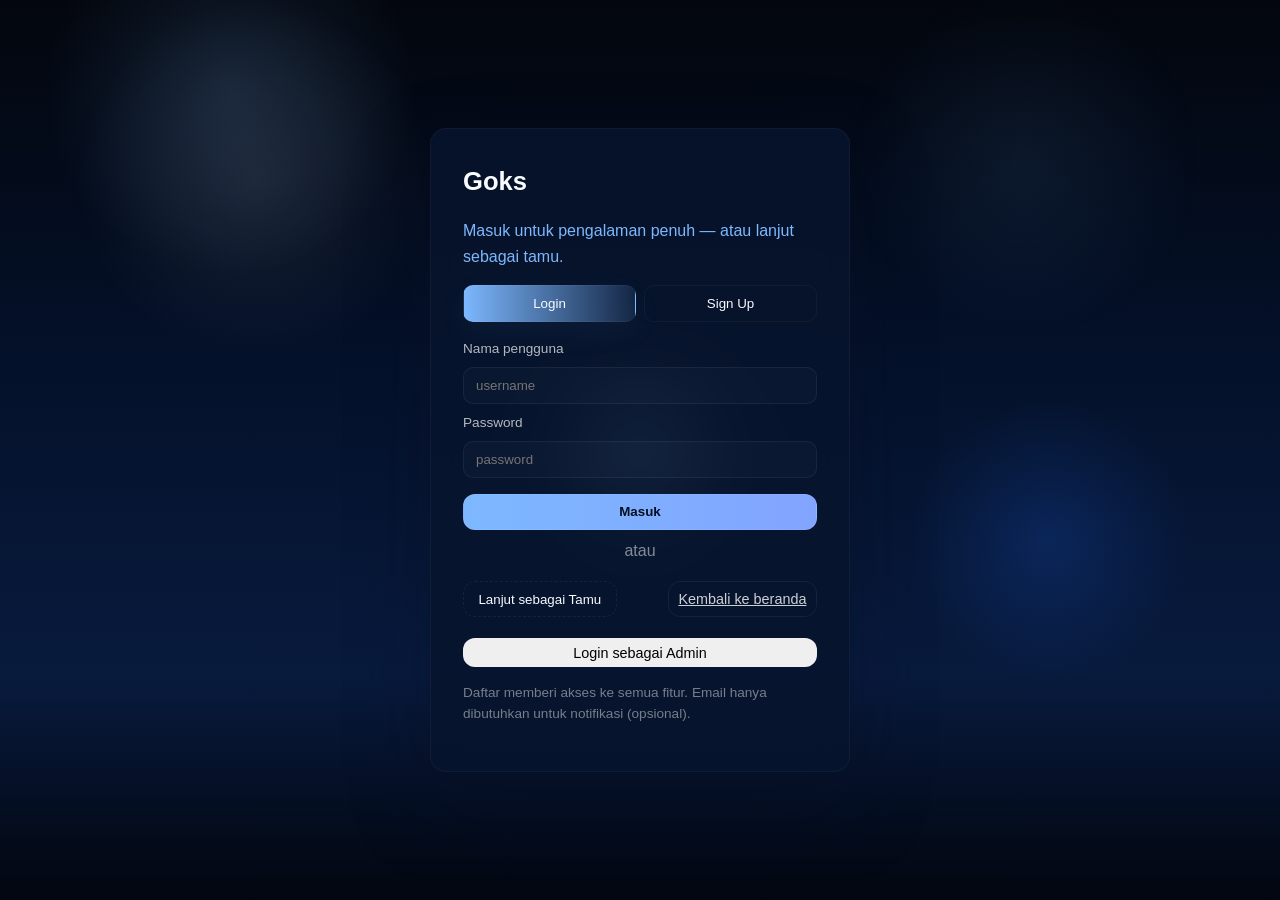
==== commit 21e4b955: "Add files via upload" ====
--- a/index.html
+++ b/index.html
@@ -5,8 +5,38 @@
     <meta name="viewport" content="width=device-width, initial-scale=1.0">
     <title>Portofolio Personal Modern</title>
     <link rel="stylesheet" href="syle.css">
+        <script>
+            (function(){
+                try {
+                    var role = sessionStorage.getItem('userRole');
+                    var isLogin = /login\.html$/.test(location.pathname);
+                    if (!role && !isLogin) {
+                        location.replace('login.html');
+                    }
+                } catch (e) { /* ignore */ }
+            })();
+        </script>
+                <script>
+                    (function(){
+                        try {
+                            var r = sessionStorage.getItem('userRole');
+                            if (r === 'admin') {
+                                var css = localStorage.getItem('admin_custom_style');
+                                if (css) {
+                                    var s = document.createElement('style'); s.id = 'admin-custom-style'; s.textContent = css; document.head.appendChild(s);
+                                }
+                            }
+                        } catch(e){}
+                    })();
+                </script>
 </head>
 <body>
+    <div id="floatingAuth" class="floating-auth" aria-hidden="false">
+        <div id="authContent">
+            <button id="floatingLogin" class="btn small">Masuk</button>
+            <button id="floatingSignup" class="btn small">Daftar</button>
+        </div>
+    </div>
     <div class="cursor-glow" id="cursorGlow"></div>
     <div class="particle-trail" id="particleTrail"></div>
     <div class="floating-shapes" id="floatingShapes"></div>
@@ -73,7 +103,7 @@
             <ul>
                 <li>Suka eksplorasi Teknologi</li>
                 <li>Musik selalu jadi teman aktivitas sehari-hari</li>
-                <li>Senang menjelajahi genre musik </li>
+                <li>Suka mengedit video menggunakan software adobe </li>
             </ul>
         </section>
 
@@ -104,7 +134,6 @@
                 <li>Heavy metal</li>
             </ul>
             <div class="music-actions">
-                <button id="musicButton" class="button">Tampilkan rekomendasi album</button>
                 <a class="button button-secondary" href="https://open.spotify.com/playlist/79cbORVNOg1yv7W9uGpwLX?si=04fd5f803e594f44" target="_blank" rel="noreferrer">Buka playlist Spotify</a>
             </div>
             <div id="musicInfo" class="hidden">
@@ -135,8 +164,8 @@
             <h2>Feedback</h2>
             <p>Kirim ide, kritik, atau cerita singkat. Feedback akan dikirim ke webhook, dan IP publik ditambahkan untuk mencegah spam.</p>
             <form id="feedbackForm" class="feedback-form">
-                <label for="feedbackName">Nama (opsional)</label>
-                <input id="feedbackName" name="name" type="text" placeholder="Misal: Hanif" />
+                <label for="feedbackName">Nama </label>
+                <input id="feedbackName" name="name" type="text" placeholder="Misal: Ucup" required aria-required="true" />
                 <label for="feedbackMessage">Pesan kamu</label>
                 <textarea id="feedbackMessage" name="message" rows="4" placeholder="Tulis feedback di sini..."></textarea>
                 <button type="submit" class="button">Kirim feedback</button>
@@ -154,11 +183,45 @@
             </ul>
         </section>
     </main>
-1
-    <footer class="footer">
-        <p>&copy; <span id="year"></span> Heynif Portofolio</p>
-    </footer>
-
-    <script src="script.js"></script>
-</body>
-</html>
+
+    <footer class="footer">
+        <p>&copy; <span id="year"></span> Heynif Portofolio</p>
+        <div style="margin-top:0.6rem; display:flex; gap:0.6rem; flex-wrap:wrap;">
+            <button id="tantangBtn" class="button">Tantangan</button>
+            <button id="seruBtn" class="button button-secondary">Seru Mode</button>
+        </div>
+    </footer>
+
+    <button id="miniGamesLauncher" class="mini-games-launcher hidden" type="button">Buka Mini Games</button>
+
+    <section id="miniGamesPanel" class="mini-games-panel hidden" aria-hidden="true">
+        <div class="mini-games-backdrop" data-close-mini-games="true"></div>
+        <div class="mini-games-card">
+            <div class="mini-games-header">
+                <div>
+                    <p class="eyebrow">Seru Mode Bonus</p>
+                    <h2>Mini Games Corner</h2>
+                    <p>Pilih salah satu dari 5 minigame buat nemenin vibe seru mode.</p>
+                </div>
+                <button id="closeMiniGames" class="mini-games-close" type="button" aria-label="Tutup mini games">&times;</button>
+            </div>
+            <div class="mini-games-grid">
+                <button class="mini-game-tab active" type="button" data-game="guess-number">Tebak Angka</button>
+                <button class="mini-game-tab" type="button" data-game="rps">Suit</button>
+                <button class="mini-game-tab" type="button" data-game="math">Hitung Cepat</button>
+                <button class="mini-game-tab" type="button" data-game="star-catcher">Tangkap Bintang</button>
+                <button class="mini-game-tab" type="button" data-game="memory-lights">Memory Lampu</button>
+            </div>
+            <div class="mini-game-playground">
+                <div class="mini-game-info">
+                    <h3 id="miniGameTitle">Tebak Angka</h3>
+                    <p id="miniGameDescription">Tebak angka dari 1 sampai 10. Setiap jawaban akan dikasih petunjuk lebih besar atau lebih kecil.</p>
+                </div>
+                <div id="miniGameContent" class="mini-game-content"></div>
+            </div>
+        </div>
+    </section>
+
+    <script src="script.js"></script>
+</body>
+</html>
--- a/syle.css
+++ b/syle.css
@@ -193,6 +193,424 @@
 section {
   animation: pageTransitionIn 0.6s ease-out;
 }
+
+/* Login page styles */
+.login-page .login-wrap {
+  min-height: 100vh;
+  display: flex;
+  align-items: center;
+  justify-content: center;
+  padding: 3rem 1.25rem;
+}
+
+.login-card {
+  width: 100%;
+  max-width: 420px;
+  background: rgba(8,20,45,0.85);
+  border-radius: 16px;
+  padding: 2rem;
+  box-shadow: var(--shadow);
+  border: 1px solid rgba(255,255,255,0.04);
+  backdrop-filter: blur(12px);
+}
+
+.login-card .logo {
+  margin: 0 0 0.25rem 0;
+  font-size: 1.6rem;
+}
+
+.login-card .lead { color: var(--accent); margin-bottom: 1rem; }
+.tabs { display:flex; gap:0.5rem; margin-bottom:1rem; }
+.tab { flex:1; padding:0.6rem; border-radius:10px; background:transparent; border:1px solid rgba(255,255,255,0.04); cursor:pointer; color:var(--color); }
+.tab.active { background: linear-gradient(90deg,var(--accent), rgba(125,184,255,0.12)); box-shadow: 0 10px 30px rgba(125,184,255,0.06); }
+.form { display:flex; flex-direction:column; gap:0.5rem; }
+.form.hidden { display:none; }
+.form label { font-size:0.85rem; color:rgba(255,255,255,0.7); }
+.form input { padding:0.6rem 0.75rem; border-radius:10px; border:1px solid rgba(255,255,255,0.06); background: rgba(255,255,255,0.02); color:var(--color); }
+.btn { margin-top:0.5rem; padding:0.6rem 0.9rem; border-radius:12px; cursor:pointer; border:1px solid rgba(255,255,255,0.06); }
+.btn.primary { background: linear-gradient(90deg,var(--accent), #82a4ff); color:#031022; font-weight:600; }
+.btn.ghost { background:transparent; color:var(--color); border:1px dashed rgba(255,255,255,0.06); }
+.btn.link { background:transparent; text-decoration:underline; color:rgba(255,255,255,0.8); }
+.small { font-size:0.9rem; padding:0.35rem 0.6rem; }
+.or { text-align:center; margin-top:0.5rem; color:rgba(255,255,255,0.5); }
+.actions { display:flex; gap:0.6rem; margin-top:0.6rem; align-items:center; justify-content:space-between; }
+.foot { margin-top:0.9rem; color:rgba(255,255,255,0.45); font-size:0.85rem; }
+
+/* Guest banner */
+.guest-banner { position: fixed; left: 50%; transform: translateX(-50%); bottom: 1.6rem; background: rgba(255,255,255,0.06); color: var(--color); padding:0.6rem 1rem; border-radius: 14px; border:1px solid rgba(255,255,255,0.06); z-index: 10001; }
+
+/* Admin console */
+.admin-toggle {
+  position: fixed;
+  left: 1rem;
+  bottom: 1rem;
+  z-index: 11000;
+  padding: 0.6rem 0.8rem;
+  border-radius: 12px;
+  background: rgba(255,255,255,0.06);
+  color: var(--color);
+  border: 1px solid rgba(255,255,255,0.06);
+  cursor: pointer;
+}
+
+.admin-console {
+  position: fixed;
+  right: 1.5rem;
+  top: 1.5rem;
+  width: 360px;
+  max-width: calc(100% - 3rem);
+  background: rgba(8,20,45,0.96);
+  padding: 1rem;
+  border-radius: 12px;
+  z-index: 12000;
+  box-shadow: 0 20px 50px rgba(0,0,0,0.6);
+  border: 1px solid rgba(255,255,255,0.04);
+}
+
+.admin-console { touch-action: none; }
+.admin-console h3 { user-select: none; -webkit-user-select:none; }
+.admin-console.dragging { opacity: 0.98; transition: none; }
+
+.admin-console h3 { margin: 0 0 0.6rem 0; }
+.admin-users { max-height: 200px; overflow:auto; margin-bottom:0.6rem; }
+.admin-users li { display:flex; justify-content:space-between; padding:0.35rem 0.4rem; border-bottom:1px dashed rgba(255,255,255,0.03); }
+.admin-console textarea { width:100%; min-height:72px; border-radius:8px; padding:0.5rem; background:rgba(255,255,255,0.02); border:1px solid rgba(255,255,255,0.04); color:var(--color); }
+.admin-console input { width:100%; padding:0.4rem; border-radius:8px; background:rgba(255,255,255,0.02); border:1px solid rgba(255,255,255,0.04); color:var(--color); }
+.admin-console .row { display:flex; gap:0.5rem; margin-top:0.5rem; }
+.admin-console .small { padding:0.4rem 0.6rem; }
+.admin-console.hidden { display:none; }
+
+/* Login admin area */
+.admin-area { margin-top: 0.6rem; }
+.admin-area label { display:block; margin-bottom:0.35rem; color:rgba(255,255,255,0.7); }
+.admin-area input { width:100%; padding:0.5rem; border-radius:10px; border:1px solid rgba(255,255,255,0.06); background: rgba(255,255,255,0.02); color:var(--color); }
+.admin-area.hidden { display:none; }
+
+/* Guest blur & CTA */
+.blurred-section { filter: blur(6px) grayscale(0.15); position: relative; }
+.blur-overlay {
+  position: absolute;
+  inset: 0;
+  display: flex;
+  align-items: center;
+  justify-content: center;
+  background: rgba(2,6,12,0.45);
+  color: #fff;
+  font-weight: 600;
+  text-align: center;
+  padding: 1rem;
+  border-radius: 12px;
+}
+
+/* Settings editor */
+.settings-editor { margin-top:0.6rem; }
+.settings-editor textarea { width:100%; min-height:160px; font-family: monospace; font-size:13px; white-space:pre; }
+.settings-tabs { display:flex; gap:0.4rem; margin-bottom:0.4rem; }
+.settings-tabs button { flex:1; padding:0.45rem; border-radius:8px; }
+.settings-actions { display:flex; gap:0.5rem; margin-top:0.5rem; }
+/* Floating auth bar */
+.floating-auth {
+  position: fixed;
+  top: 14px;
+  right: 14px;
+  z-index: 14000;
+  display: flex;
+  align-items: center;
+  gap: 0.4rem;
+  backdrop-filter: blur(8px);
+}
+.floating-auth #authContent { display:flex; gap:0.4rem; background: rgba(8,20,45,0.85); padding:0.3rem; border-radius: 12px; border:1px solid rgba(255,255,255,0.06); box-shadow: 0 8px 30px rgba(0,0,0,0.35); }
+.floating-auth .btn.small { padding:0.45rem 0.6rem; font-size:0.9rem; }
+.floating-auth .user-badge { display:flex; gap:0.5rem; align-items:center; background: rgba(255,255,255,0.02); padding:0.35rem 0.5rem; border-radius:10px; }
+.floating-auth .user-badge .name { font-weight:600; color:var(--color); }
+.floating-auth.hidden { opacity:0; pointer-events:none; transform: translateY(-6px); transition: opacity .25s, transform .25s; }
+
+body.seru-mode {
+  --accent: #ffcb00;
+  background: radial-gradient(circle at top left, rgba(255, 92, 155, 0.24), transparent 20%), radial-gradient(circle at bottom right, rgba(94, 131, 255, 0.22), transparent 28%), radial-gradient(circle at center, rgba(255, 255, 255, 0.12), transparent 35%), linear-gradient(180deg, #08000f 0%, #100c2f 35%, #040619 100%);
+}
+
+body.seru-mode .hero {
+  filter: hue-rotate(30deg) saturate(1.4) contrast(1.1);
+}
+
+body.seru-mode .hero-overlay,
+body.seru-mode .card,
+body.seru-mode .footer,
+body.seru-mode .color-picker-toggle {
+  box-shadow: inset 0 0 30px rgba(255, 255, 255, 0.08);
+}
+
+body.seru-mode .button,
+body.seru-mode .button-secondary,
+body.seru-mode .btn.small {
+  transform: scale(1.02);
+  box-shadow: 0 0 24px rgba(255, 255, 255, 0.12), 0 0 60px rgba(255, 209, 92, 0.15);
+}
+
+body.seru-mode .button:hover,
+body.seru-mode .button-secondary:hover,
+body.seru-mode .btn.small:hover {
+  transform: scale(1.08);
+}
+
+.seru-overlay {
+  position: fixed;
+  inset: 0;
+  pointer-events: none;
+  z-index: 13000;
+  background: radial-gradient(circle at 20% 15%, rgba(255, 255, 255, 0.08), transparent 14%), radial-gradient(circle at 80% 20%, rgba(255, 5, 192, 0.12), transparent 16%), radial-gradient(circle at 50% 80%, rgba(64, 255, 255, 0.1), transparent 18%);
+  opacity: 0.95;
+}
+
+.seru-overlay::before,
+.seru-overlay::after {
+  content: '';
+  position: absolute;
+  inset: 0;
+  background: linear-gradient(90deg, rgba(255, 255, 255, 0.02), rgba(255, 208, 55, 0.05), rgba(255, 255, 255, 0.02));
+  opacity: 0.35;
+  mix-blend-mode: screen;
+}
+
+.seru-overlay::after {
+  background: radial-gradient(circle at 10% 20%, rgba(255, 160, 0, 0.35), transparent 18%), radial-gradient(circle at 90% 30%, rgba(94, 255, 255, 0.25), transparent 20%), radial-gradient(circle at 50% 90%, rgba(255, 255, 255, 0.18), transparent 22%);
+  opacity: 0.55;
+}
+
+.seru-spark {
+  position: fixed;
+  z-index: 14000;
+  font-size: 24px;
+  animation: seru-spark-float 1.8s ease-out forwards;
+}
+
+@keyframes seru-spark-float {
+  0% { opacity: 1; transform: translateY(0) scale(1); }
+  50% { opacity: 0.9; transform: translateY(-30px) scale(1.2); }
+  100% { opacity: 0; transform: translateY(-70px) scale(1.4); }
+}
+
+.confetti-piece.seru {
+  opacity: 0.95;
+  animation: seru-fall 2.8s ease-out forwards;
+}
+
+@keyframes seru-fall {
+  0% { transform: translateY(0) rotate(0deg); }
+  50% { opacity: 1; }
+  100% { transform: translateY(260px) rotate(var(--rotation)); opacity: 0.05; }
+}
+
+.mini-games-launcher {
+  position: fixed;
+  right: 2rem;
+  bottom: 6.5rem;
+  z-index: 15000;
+  padding: 0.95rem 1.2rem;
+  border-radius: 999px;
+  border: 1px solid rgba(255, 255, 255, 0.24);
+  background: linear-gradient(135deg, rgba(255, 203, 0, 0.94), rgba(255, 92, 155, 0.9));
+  color: #0c1225;
+  font-weight: 800;
+  font-size: 0.98rem;
+  cursor: pointer;
+  box-shadow: 0 18px 45px rgba(255, 92, 155, 0.28);
+}
+
+.mini-games-panel {
+  position: fixed;
+  inset: 0;
+  z-index: 17000;
+  display: grid;
+  place-items: center;
+  padding: 1.5rem;
+}
+
+.mini-games-backdrop {
+  position: absolute;
+  inset: 0;
+  background: rgba(2, 6, 15, 0.74);
+  backdrop-filter: blur(14px);
+}
+
+.mini-games-card {
+  position: relative;
+  width: min(920px, 100%);
+  max-height: min(88vh, 860px);
+  overflow: auto;
+  border-radius: 30px;
+  padding: 1.4rem;
+  background: rgba(8, 18, 42, 0.94);
+  border: 1px solid rgba(255, 255, 255, 0.14);
+  box-shadow: 0 34px 110px rgba(0, 0, 0, 0.56);
+}
+
+.mini-games-header {
+  display: flex;
+  justify-content: space-between;
+  align-items: flex-start;
+  gap: 1rem;
+  margin-bottom: 1rem;
+}
+
+.mini-games-close {
+  width: 44px;
+  height: 44px;
+  border-radius: 14px;
+  border: 1px solid rgba(255, 255, 255, 0.18);
+  background: rgba(255, 255, 255, 0.08);
+  color: #fff;
+  font-size: 1.7rem;
+  cursor: pointer;
+}
+
+.mini-games-grid {
+  display: grid;
+  grid-template-columns: repeat(auto-fit, minmax(150px, 1fr));
+  gap: 0.75rem;
+  margin-bottom: 1rem;
+}
+
+.mini-game-tab,
+.mini-game-action,
+.mini-choice-btn,
+.memory-pad {
+  border: 1px solid rgba(255, 255, 255, 0.14);
+  border-radius: 18px;
+  background: rgba(255, 255, 255, 0.08);
+  color: #fff;
+  cursor: pointer;
+  transition: transform 0.18s ease, background 0.18s ease, box-shadow 0.18s ease;
+}
+
+.mini-game-tab {
+  padding: 0.85rem 1rem;
+  font-weight: 700;
+}
+
+.mini-game-tab.active,
+.mini-game-tab:hover,
+.mini-game-action:hover,
+.mini-choice-btn:hover {
+  transform: translateY(-2px);
+  background: rgba(125, 184, 255, 0.18);
+  box-shadow: 0 14px 28px rgba(0, 0, 0, 0.22);
+}
+
+.mini-game-playground {
+  border-radius: 24px;
+  padding: 1.1rem;
+  background: rgba(255, 255, 255, 0.04);
+  border: 1px solid rgba(255, 255, 255, 0.08);
+}
+
+.mini-game-info p,
+.mini-game-result,
+.mini-game-hint,
+.mini-game-scoreboard {
+  color: rgba(248, 251, 255, 0.8);
+}
+
+.mini-game-content {
+  display: grid;
+  gap: 1rem;
+  margin-top: 1rem;
+}
+
+.mini-game-card {
+  display: grid;
+  gap: 0.9rem;
+}
+
+.mini-inline-form,
+.mini-choice-row,
+.mini-score-row {
+  display: flex;
+  gap: 0.7rem;
+  flex-wrap: wrap;
+}
+
+.mini-inline-form input {
+  flex: 1 1 180px;
+  min-width: 0;
+  padding: 0.85rem 1rem;
+  border-radius: 16px;
+  border: 1px solid rgba(255, 255, 255, 0.14);
+  background: rgba(0, 0, 0, 0.18);
+  color: #fff;
+}
+
+.mini-game-action,
+.mini-choice-btn {
+  padding: 0.8rem 1rem;
+  font-weight: 700;
+}
+
+.mini-game-result {
+  min-height: 24px;
+  font-weight: 600;
+}
+
+.star-catcher-area {
+  position: relative;
+  min-height: 260px;
+  border-radius: 24px;
+  background: radial-gradient(circle at top, rgba(255, 255, 255, 0.08), transparent 34%), rgba(0, 0, 0, 0.2);
+  border: 1px dashed rgba(255, 255, 255, 0.18);
+  overflow: hidden;
+}
+
+.star-catcher-target {
+  position: absolute;
+  width: 54px;
+  height: 54px;
+  border: none;
+  border-radius: 50%;
+  background: rgba(255, 223, 94, 0.14);
+  color: #ffd93d;
+  font-size: 1.8rem;
+  cursor: pointer;
+}
+
+.memory-grid {
+  display: grid;
+  grid-template-columns: repeat(2, minmax(90px, 1fr));
+  gap: 0.8rem;
+  max-width: 360px;
+}
+
+.memory-pad {
+  min-height: 96px;
+  font-weight: 800;
+  font-size: 1rem;
+}
+
+.memory-pad[data-pad="0"] { background: rgba(255, 99, 132, 0.24); }
+.memory-pad[data-pad="1"] { background: rgba(54, 162, 235, 0.24); }
+.memory-pad[data-pad="2"] { background: rgba(255, 206, 86, 0.24); }
+.memory-pad[data-pad="3"] { background: rgba(75, 192, 192, 0.24); }
+
+.memory-pad.is-active {
+  box-shadow: 0 0 0 2px rgba(255, 255, 255, 0.18), 0 0 30px rgba(255, 255, 255, 0.22);
+  filter: brightness(1.4);
+}
+
+@media (max-width: 720px) {
+  .mini-games-launcher {
+    right: 1rem;
+    bottom: 5.5rem;
+  }
+
+  .mini-games-card {
+    padding: 1rem;
+  }
+
+  .mini-games-header {
+    flex-direction: column;
+  }
+}
+
 
 * {
   box-sizing: border-box;
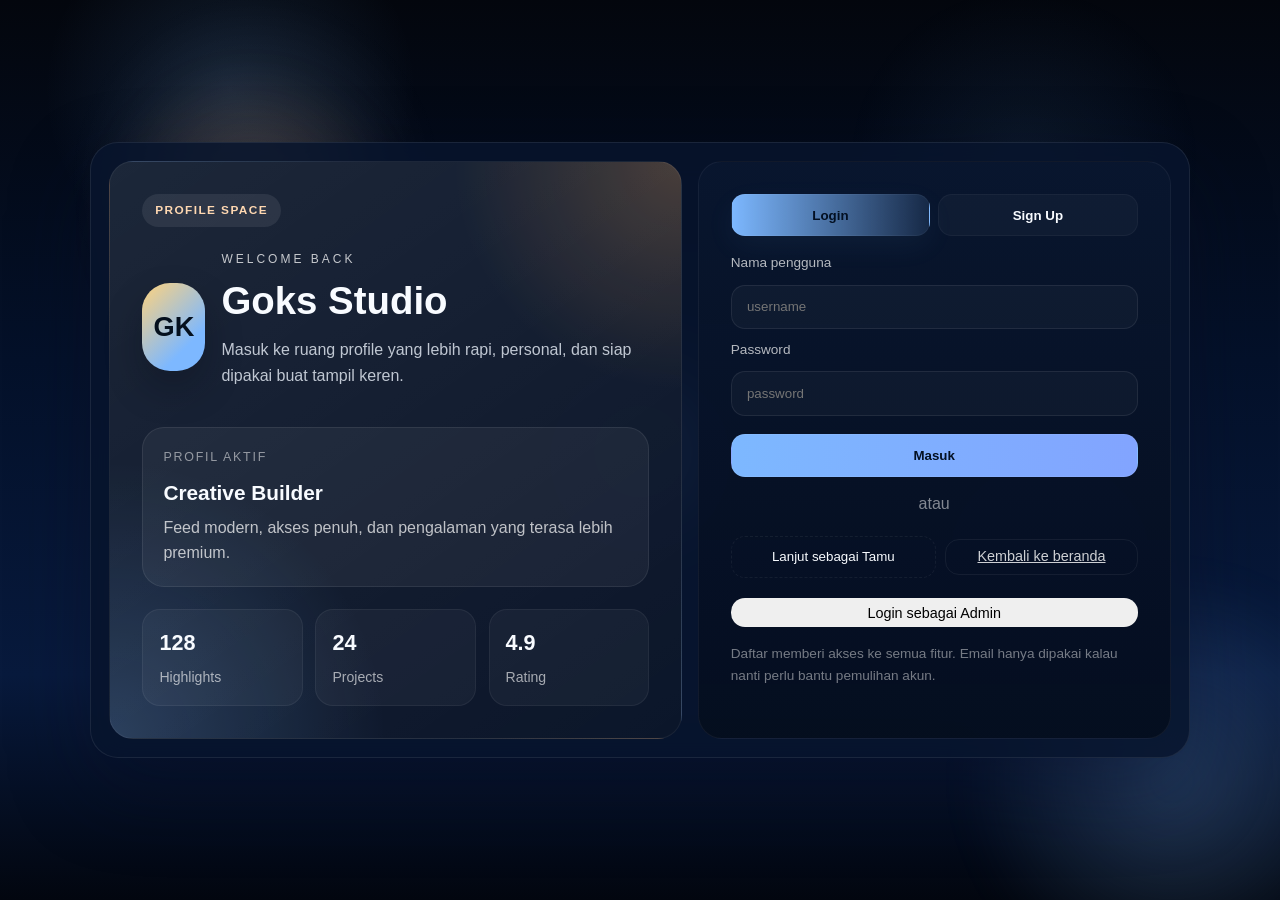
==== commit 67d68ff1: "Add files via upload" ====
--- a/index.html
+++ b/index.html
@@ -151,9 +151,66 @@
             </div>
         </section>
 
-        <section id="favorit" class="card">
-            <h2>Favorit</h2>
-            <div class="favorites">
+        <section id="mood-lab" class="card mood-lab-card">
+            <div class="mood-lab-copy">
+                <div class="feature-heading">
+                    <p class="eyebrow">Fitur Baru</p>
+                    <span class="new-badge">New</span>
+                </div>
+                <h2>Mood Lab</h2>
+                <p>Mix suasana kamu sendiri lalu lihat alter ego, level energi, dan vibe soundtrack yang berubah secara live.</p>
+            </div>
+            <div class="mood-lab-layout">
+                <div class="mood-controls">
+                    <div class="mood-presets" aria-label="Preset suasana">
+                        <button class="mood-preset active" type="button" data-preset="midnight">Midnight Code</button>
+                        <button class="mood-preset" type="button" data-preset="sunset">Sunset Drive</button>
+                        <button class="mood-preset" type="button" data-preset="chaos">Chaos Stage</button>
+                    </div>
+
+                    <label class="mood-slider" for="energyRange">
+                        <span>Energi</span>
+                        <input id="energyRange" type="range" min="0" max="100" value="72" />
+                        <strong id="energyValue">72%</strong>
+                    </label>
+
+                    <label class="mood-slider" for="chaosRange">
+                        <span>Chaos</span>
+                        <input id="chaosRange" type="range" min="0" max="100" value="48" />
+                        <strong id="chaosValue">48%</strong>
+                    </label>
+
+                    <label class="mood-slider" for="nostalgiaRange">
+                        <span>Nostalgia</span>
+                        <input id="nostalgiaRange" type="range" min="0" max="100" value="64" />
+                        <strong id="nostalgiaValue">64%</strong>
+                    </label>
+
+                    <button id="shuffleMood" class="button mood-shuffle" type="button">Acak Alter Ego</button>
+                </div>
+
+                <article id="moodDisplay" class="mood-display" aria-live="polite">
+                    <div class="mood-display-top">
+                        <span class="mood-badge" id="moodBadge">Mode aktif</span>
+                        <span class="mood-score" id="moodScore">73 / 100</span>
+                    </div>
+                    <h3 id="moodTitle">Midnight Signal Runner</h3>
+                    <p id="moodDescription">Kamu lagi di mode fokus yang tenang, cepat mikir, tapi tetap punya sisi liar buat ngulik hal baru.</p>
+                    <div class="mood-meter">
+                        <div id="moodMeterFill" class="mood-meter-fill"></div>
+                    </div>
+                    <div class="mood-tags" id="moodTags">
+                        <span>clean code</span>
+                        <span>night drive</span>
+                        <span>alt rock pulse</span>
+                    </div>
+                </article>
+            </div>
+        </section>
+
+        <section id="favorit" class="card">
+            <h2>Favorit</h2>
+            <div class="favorites">
                 <div><strong>Film:</strong> Interstellar</div>
                 <div><strong>Makanan:</strong> Nasi goreng, Mie ayam, Coto, Rawon</div>
                 <div><strong>Warna:</strong> Biru laut, Putih, Hitam, Oren</div>
@@ -187,8 +244,8 @@
     <footer class="footer">
         <p>&copy; <span id="year"></span> Heynif Portofolio</p>
         <div style="margin-top:0.6rem; display:flex; gap:0.6rem; flex-wrap:wrap;">
-            <button id="tantangBtn" class="button">Tantangan</button>
-            <button id="seruBtn" class="button button-secondary">Seru Mode</button>
+            <button id="tantangBtn" class="button feature-button">Tantangan <span class="new-badge">New</span></button>
+            <button id="seruBtn" class="button button-secondary feature-button">Seru Mode <span class="new-badge">New</span></button>
         </div>
     </footer>
 
--- a/syle.css
+++ b/syle.css
@@ -194,6 +194,43 @@
   animation: pageTransitionIn 0.6s ease-out;
 }
 
+@keyframes adminConsoleIn {
+  0% {
+    opacity: 0;
+    transform: translateY(-14px) scale(0.96);
+    filter: blur(8px);
+  }
+  100% {
+    opacity: 1;
+    transform: translateY(0) scale(1);
+    filter: blur(0);
+  }
+}
+
+@keyframes adminConsoleOut {
+  0% {
+    opacity: 1;
+    transform: translateY(0) scale(1);
+    filter: blur(0);
+  }
+  100% {
+    opacity: 0;
+    transform: translateY(-10px) scale(0.97);
+    filter: blur(6px);
+  }
+}
+
+@keyframes adminConsoleItemIn {
+  0% {
+    opacity: 0;
+    transform: translateY(10px);
+  }
+  100% {
+    opacity: 1;
+    transform: translateY(0);
+  }
+}
+
 /* Login page styles */
 .login-page .login-wrap {
   min-height: 100vh;
@@ -201,43 +238,260 @@
   align-items: center;
   justify-content: center;
   padding: 3rem 1.25rem;
+  position: relative;
+  overflow: hidden;
+}
+
+.login-page .login-wrap::before,
+.login-page .login-wrap::after {
+  content: "";
+  position: absolute;
+  border-radius: 50%;
+  filter: blur(20px);
+  pointer-events: none;
+}
+
+.login-page .login-wrap::before {
+  width: 320px;
+  height: 320px;
+  top: 7%;
+  left: 7%;
+  background: radial-gradient(circle, rgba(255, 166, 77, 0.24), transparent 68%);
+}
+
+.login-page .login-wrap::after {
+  width: 420px;
+  height: 420px;
+  right: -8%;
+  bottom: -10%;
+  background: radial-gradient(circle, rgba(125, 184, 255, 0.24), transparent 70%);
 }
 
 .login-card {
   width: 100%;
-  max-width: 420px;
+  max-width: 1100px;
   background: rgba(8,20,45,0.85);
-  border-radius: 16px;
-  padding: 2rem;
+  border-radius: 28px;
+  padding: 1.15rem;
   box-shadow: var(--shadow);
-  border: 1px solid rgba(255,255,255,0.04);
-  backdrop-filter: blur(12px);
+  border: 1px solid rgba(255,255,255,0.08);
+  backdrop-filter: blur(18px);
+  position: relative;
+  z-index: 1;
 }
 
 .login-card .logo {
   margin: 0 0 0.25rem 0;
-  font-size: 1.6rem;
-}
-
-.login-card .lead { color: var(--accent); margin-bottom: 1rem; }
+  font-size: 2.4rem;
+  line-height: 1.05;
+}
+
+.login-card .lead {
+  color: rgba(240, 246, 255, 0.78);
+  margin-bottom: 1rem;
+}
+
+.profile-login-card {
+  display: grid;
+  grid-template-columns: minmax(300px, 1.15fr) minmax(320px, 0.95fr);
+  gap: 1rem;
+}
+
+.profile-showcase {
+  min-height: 100%;
+  padding: 2rem;
+  border-radius: 24px;
+  background:
+    linear-gradient(145deg, rgba(255, 255, 255, 0.09), rgba(255, 255, 255, 0.02)),
+    radial-gradient(circle at top right, rgba(255, 166, 77, 0.22), transparent 28%),
+    radial-gradient(circle at bottom left, rgba(125, 184, 255, 0.22), transparent 34%),
+    rgba(7, 18, 39, 0.92);
+  border: 1px solid rgba(255,255,255,0.06);
+  display: flex;
+  flex-direction: column;
+  justify-content: space-between;
+  gap: 1.4rem;
+}
+
+.profile-badge {
+  align-self: flex-start;
+  display: inline-flex;
+  padding: 0.45rem 0.8rem;
+  border-radius: 999px;
+  background: rgba(255,255,255,0.08);
+  color: #ffd8b1;
+  font-size: 0.74rem;
+  font-weight: 700;
+  letter-spacing: 0.12em;
+  text-transform: uppercase;
+}
+
+.profile-identity {
+  display: flex;
+  align-items: center;
+  gap: 1rem;
+}
+
+.profile-avatar {
+  width: 88px;
+  height: 88px;
+  border-radius: 28px;
+  display: grid;
+  place-items: center;
+  font-size: 1.7rem;
+  font-weight: 800;
+  color: #04101e;
+  background: linear-gradient(135deg, #ffd37d, #7db8ff 72%);
+  box-shadow: 0 18px 36px rgba(7, 10, 18, 0.28);
+}
+
+.eyebrow {
+  margin: 0 0 0.45rem;
+  color: rgba(255,255,255,0.56);
+  text-transform: uppercase;
+  letter-spacing: 0.18em;
+  font-size: 0.72rem;
+}
+
+.profile-highlight {
+  padding: 1.25rem;
+  border-radius: 22px;
+  background: rgba(255,255,255,0.05);
+  border: 1px solid rgba(255,255,255,0.08);
+}
+
+.highlight-label {
+  margin: 0 0 0.5rem;
+  color: rgba(255,255,255,0.52);
+  font-size: 0.78rem;
+  letter-spacing: 0.14em;
+  text-transform: uppercase;
+}
+
+.profile-highlight strong {
+  display: block;
+  margin-bottom: 0.35rem;
+  font-size: 1.3rem;
+}
+
+.profile-highlight span {
+  color: rgba(255,255,255,0.72);
+}
+
+.profile-stats {
+  display: grid;
+  grid-template-columns: repeat(3, minmax(0, 1fr));
+  gap: 0.8rem;
+}
+
+.profile-stats article {
+  padding: 1rem;
+  border-radius: 18px;
+  background: rgba(255,255,255,0.04);
+  border: 1px solid rgba(255,255,255,0.06);
+}
+
+.profile-stats strong {
+  display: block;
+  font-size: 1.35rem;
+  margin-bottom: 0.18rem;
+}
+
+.profile-stats span {
+  color: rgba(255,255,255,0.62);
+  font-size: 0.88rem;
+}
+
+.auth-panel {
+  padding: 2rem;
+  border-radius: 24px;
+  background: linear-gradient(180deg, rgba(9, 22, 47, 0.94), rgba(5, 14, 30, 0.88));
+  border: 1px solid rgba(255,255,255,0.05);
+}
+
 .tabs { display:flex; gap:0.5rem; margin-bottom:1rem; }
-.tab { flex:1; padding:0.6rem; border-radius:10px; background:transparent; border:1px solid rgba(255,255,255,0.04); cursor:pointer; color:var(--color); }
-.tab.active { background: linear-gradient(90deg,var(--accent), rgba(125,184,255,0.12)); box-shadow: 0 10px 30px rgba(125,184,255,0.06); }
-.form { display:flex; flex-direction:column; gap:0.5rem; }
+.tab {
+  flex:1;
+  padding:0.8rem;
+  border-radius:14px;
+  background:rgba(255,255,255,0.03);
+  border:1px solid rgba(255,255,255,0.04);
+  cursor:pointer;
+  color:var(--color);
+  font-weight: 600;
+}
+.tab.active { background: linear-gradient(90deg,var(--accent), rgba(125,184,255,0.12)); box-shadow: 0 10px 30px rgba(125,184,255,0.06); color: #031022; }
+.form { display:flex; flex-direction:column; gap:0.65rem; }
 .form.hidden { display:none; }
 .form label { font-size:0.85rem; color:rgba(255,255,255,0.7); }
-.form input { padding:0.6rem 0.75rem; border-radius:10px; border:1px solid rgba(255,255,255,0.06); background: rgba(255,255,255,0.02); color:var(--color); }
-.btn { margin-top:0.5rem; padding:0.6rem 0.9rem; border-radius:12px; cursor:pointer; border:1px solid rgba(255,255,255,0.06); }
+.form input {
+  padding:0.85rem 0.95rem;
+  border-radius:14px;
+  border:1px solid rgba(255,255,255,0.08);
+  background: rgba(255,255,255,0.03);
+  color:var(--color);
+}
+.form input:focus,
+.admin-area input:focus {
+  outline: none;
+  border-color: rgba(125, 184, 255, 0.6);
+  box-shadow: 0 0 0 4px rgba(125, 184, 255, 0.12);
+}
+.forgot-trigger { align-self:flex-start; margin-top:0.1rem; margin-bottom:0.1rem; padding-left:0; }
+.reset-panel { padding:0.9rem 1rem; border-radius:14px; background:rgba(255,255,255,0.04); border:1px solid rgba(255,255,255,0.06); margin-bottom:0.25rem; }
+.reset-panel strong { display:block; margin-bottom:0.3rem; }
+.reset-panel p { margin:0.2rem 0; color:rgba(255,255,255,0.74); }
+.reset-phone { font-size:1rem; font-weight:700; color:var(--accent) !important; letter-spacing:0.04em; }
+.reset-status { min-height:1.2rem; margin:0.1rem 0; color:rgba(255,255,255,0.65); font-size:0.88rem; }
+.reset-status.error { color:#ff9aa9; }
+.reset-status.success { color:#9dffcc; }
+.btn { margin-top:0.5rem; padding:0.8rem 1rem; border-radius:14px; cursor:pointer; border:1px solid rgba(255,255,255,0.06); }
 .btn.primary { background: linear-gradient(90deg,var(--accent), #82a4ff); color:#031022; font-weight:600; }
 .btn.ghost { background:transparent; color:var(--color); border:1px dashed rgba(255,255,255,0.06); }
 .btn.link { background:transparent; text-decoration:underline; color:rgba(255,255,255,0.8); }
 .small { font-size:0.9rem; padding:0.35rem 0.6rem; }
-.or { text-align:center; margin-top:0.5rem; color:rgba(255,255,255,0.5); }
-.actions { display:flex; gap:0.6rem; margin-top:0.6rem; align-items:center; justify-content:space-between; }
-.foot { margin-top:0.9rem; color:rgba(255,255,255,0.45); font-size:0.85rem; }
+.or { text-align:center; margin-top:0.9rem; color:rgba(255,255,255,0.5); }
+.actions { display:flex; gap:0.6rem; margin-top:0.7rem; align-items:center; justify-content:space-between; }
+.actions > * { flex: 1; text-align: center; }
+.admin-entry { margin-top: 0.75rem; }
+.admin-entry .btn { width: 100%; }
+.foot { margin-top:1rem; color:rgba(255,255,255,0.45); font-size:0.85rem; }
 
 /* Guest banner */
 .guest-banner { position: fixed; left: 50%; transform: translateX(-50%); bottom: 1.6rem; background: rgba(255,255,255,0.06); color: var(--color); padding:0.6rem 1rem; border-radius: 14px; border:1px solid rgba(255,255,255,0.06); z-index: 10001; }
+.site-announcement-banner {
+  position: fixed;
+  top: 1rem;
+  left: 50%;
+  transform: translateX(-50%);
+  width: min(760px, calc(100% - 2rem));
+  z-index: 10002;
+  animation: adminConsoleIn 0.38s cubic-bezier(0.22, 1, 0.36, 1);
+}
+.site-announcement-banner__inner {
+  padding: 0.9rem 1rem;
+  border-radius: 18px;
+  background: linear-gradient(135deg, rgba(255, 166, 77, 0.16), rgba(86, 139, 255, 0.16)), rgba(8,20,45,0.92);
+  border: 1px solid rgba(255,255,255,0.08);
+  box-shadow: 0 22px 60px rgba(0,0,0,0.24);
+  backdrop-filter: blur(14px);
+}
+.site-announcement-banner__label {
+  display: inline-block;
+  margin-bottom: 0.35rem;
+  padding: 0.28rem 0.6rem;
+  border-radius: 999px;
+  background: rgba(255,255,255,0.1);
+  color: #ffd6a3;
+  font-size: 0.74rem;
+  font-weight: 700;
+  letter-spacing: 0.08em;
+  text-transform: uppercase;
+}
+.site-announcement-banner__inner p {
+  margin: 0;
+  color: rgba(248,251,255,0.9);
+}
 
 /* Admin console */
 .admin-toggle {
@@ -251,6 +505,13 @@
   color: var(--color);
   border: 1px solid rgba(255,255,255,0.06);
   cursor: pointer;
+  transition: transform 0.25s ease, box-shadow 0.25s ease, border-color 0.25s ease;
+}
+
+.admin-toggle:hover {
+  transform: translateY(-2px);
+  border-color: rgba(125, 184, 255, 0.2);
+  box-shadow: 0 12px 24px rgba(0,0,0,0.16);
 }
 
 .admin-console {
@@ -265,26 +526,140 @@
   z-index: 12000;
   box-shadow: 0 20px 50px rgba(0,0,0,0.6);
   border: 1px solid rgba(255,255,255,0.04);
+  transform-origin: top right;
+  animation: adminConsoleIn 0.38s cubic-bezier(0.22, 1, 0.36, 1);
 }
 
 .admin-console { touch-action: none; }
+.admin-console.is-opening {
+  animation: adminConsoleIn 0.38s cubic-bezier(0.22, 1, 0.36, 1);
+}
+.admin-console.is-closing {
+  animation: adminConsoleOut 0.28s ease forwards;
+}
+.admin-console.is-opening > * {
+  animation: adminConsoleItemIn 0.4s ease backwards;
+}
+.admin-console.is-opening > *:nth-child(2) { animation-delay: 0.04s; }
+.admin-console.is-opening > *:nth-child(3) { animation-delay: 0.08s; }
+.admin-console.is-opening > *:nth-child(4) { animation-delay: 0.12s; }
+.admin-console.is-opening > *:nth-child(5) { animation-delay: 0.16s; }
+.admin-console.is-opening > *:nth-child(6) { animation-delay: 0.2s; }
+.admin-console.is-opening > *:nth-child(7) { animation-delay: 0.24s; }
 .admin-console h3 { user-select: none; -webkit-user-select:none; }
 .admin-console.dragging { opacity: 0.98; transition: none; }
 
 .admin-console h3 { margin: 0 0 0.6rem 0; }
+.admin-section { margin-top: 0.8rem; }
+.admin-collapsible {
+  border-radius: 12px;
+  background: rgba(255,255,255,0.03);
+  border: 1px solid rgba(255,255,255,0.04);
+  overflow: hidden;
+}
+.admin-collapsible summary {
+  list-style: none;
+  cursor: pointer;
+  padding: 0.8rem 0.9rem;
+  font-weight: 700;
+  user-select: none;
+  position: relative;
+}
+.admin-collapsible summary::-webkit-details-marker { display: none; }
+.admin-collapsible summary::after {
+  content: "+";
+  position: absolute;
+  right: 0.9rem;
+  top: 50%;
+  transform: translateY(-50%);
+  color: rgba(255,255,255,0.72);
+  font-size: 1rem;
+}
+.admin-collapsible[open] summary::after {
+  content: "-";
+}
+.admin-section-body {
+  padding: 0 0.9rem 0.9rem;
+}
+.admin-section-head { display:flex; gap:0.6rem; align-items:center; justify-content:space-between; margin-bottom:0.45rem; }
+.admin-section-head input { max-width: 180px; }
+.admin-note { margin-top:0.35rem; color:rgba(255,255,255,0.6); font-size:0.82rem; line-height:1.45; }
+.admin-metrics { display:grid; grid-template-columns: repeat(2, minmax(0, 1fr)); gap:0.55rem; margin-bottom:0.7rem; }
+.admin-metric { padding:0.65rem 0.75rem; border-radius:12px; background:rgba(255,255,255,0.04); border:1px solid rgba(255,255,255,0.05); }
+.admin-metric span { display:block; font-size:0.75rem; color:rgba(255,255,255,0.6); text-transform:uppercase; letter-spacing:0.08em; }
+.admin-metric strong { display:block; margin-top:0.18rem; font-size:1rem; color:var(--color); }
 .admin-users { max-height: 200px; overflow:auto; margin-bottom:0.6rem; }
 .admin-users li { display:flex; justify-content:space-between; padding:0.35rem 0.4rem; border-bottom:1px dashed rgba(255,255,255,0.03); }
+.admin-activity-list { max-height: 220px; overflow:auto; margin-bottom:0.6rem; display:flex; flex-direction:column; gap:0.45rem; }
+.admin-activity-list li { padding:0.55rem 0.6rem; border-radius:10px; background:rgba(255,255,255,0.03); border:1px solid rgba(255,255,255,0.04); }
+.admin-activity-list li div { display:flex; align-items:center; justify-content:space-between; gap:0.75rem; margin-bottom:0.3rem; }
+.admin-activity-list li strong { font-size:0.84rem; color:var(--color); }
+.admin-activity-list li span { font-size:0.72rem; color:rgba(255,255,255,0.58); }
+.admin-activity-list li p { margin:0; font-size:0.8rem; color:rgba(255,255,255,0.78); line-height:1.45; }
 .admin-console textarea { width:100%; min-height:72px; border-radius:8px; padding:0.5rem; background:rgba(255,255,255,0.02); border:1px solid rgba(255,255,255,0.04); color:var(--color); }
 .admin-console input { width:100%; padding:0.4rem; border-radius:8px; background:rgba(255,255,255,0.02); border:1px solid rgba(255,255,255,0.04); color:var(--color); }
-.admin-console .row { display:flex; gap:0.5rem; margin-top:0.5rem; }
+.admin-console .row { display:flex; gap:0.5rem; margin-top:0.5rem; flex-wrap:wrap; }
 .admin-console .small { padding:0.4rem 0.6rem; }
 .admin-console.hidden { display:none; }
 
 /* Login admin area */
 .admin-area { margin-top: 0.6rem; }
 .admin-area label { display:block; margin-bottom:0.35rem; color:rgba(255,255,255,0.7); }
-.admin-area input { width:100%; padding:0.5rem; border-radius:10px; border:1px solid rgba(255,255,255,0.06); background: rgba(255,255,255,0.02); color:var(--color); }
+.admin-area input { width:100%; padding:0.85rem 0.95rem; border-radius:14px; border:1px solid rgba(255,255,255,0.08); background: rgba(255,255,255,0.03); color:var(--color); }
 .admin-area.hidden { display:none; }
+.admin-actions { display:flex; gap:0.5rem; margin-top:0.65rem; }
+.admin-actions .btn { flex: 1; margin-top: 0; }
+
+@media (max-width: 900px) {
+  .profile-login-card {
+    grid-template-columns: 1fr;
+  }
+
+  .profile-showcase,
+  .auth-panel {
+    padding: 1.5rem;
+  }
+}
+
+@media (max-width: 640px) {
+  .login-page .login-wrap {
+    padding: 1.25rem 0.85rem;
+  }
+
+  .login-card .logo {
+    font-size: 2rem;
+  }
+
+  .profile-identity {
+    flex-direction: column;
+    align-items: flex-start;
+  }
+
+  .profile-stats {
+    grid-template-columns: 1fr;
+  }
+
+  .actions,
+  .admin-actions {
+    flex-direction: column;
+  }
+
+  .actions > * {
+    width: 100%;
+  }
+
+  .floating-auth .profile-panel {
+    right: -0.3rem;
+    width: min(320px, calc(100vw - 1rem));
+  }
+
+  .floating-auth .profile-panel-stats,
+  .floating-auth .profile-panel-actions,
+  .floating-auth .profile-edit-actions {
+    grid-template-columns: 1fr;
+    flex-direction: column;
+  }
+}
 
 /* Guest blur & CTA */
 .blurred-section { filter: blur(6px) grayscale(0.15); position: relative; }
@@ -323,6 +698,67 @@
 .floating-auth .btn.small { padding:0.45rem 0.6rem; font-size:0.9rem; }
 .floating-auth .user-badge { display:flex; gap:0.5rem; align-items:center; background: rgba(255,255,255,0.02); padding:0.35rem 0.5rem; border-radius:10px; }
 .floating-auth .user-badge .name { font-weight:600; color:var(--color); }
+.floating-auth .user-badge-button { border:0; width:100%; text-align:left; background: rgba(255,255,255,0.04); }
+.floating-auth .user-badge-meta { display:flex; flex-direction:column; gap:0.1rem; }
+.floating-auth .user-role-label { font-size:0.72rem; color:rgba(255,255,255,0.58); text-transform:capitalize; }
+.floating-auth .user-badge-avatar,
+.floating-auth .profile-panel-avatar {
+  flex:0 0 auto;
+  width:42px;
+  height:42px;
+  border-radius:14px;
+  display:grid;
+  place-items:center;
+  overflow:hidden;
+  background: linear-gradient(135deg, var(--profile-accent, #7db8ff), rgba(255,255,255,0.9));
+  color:#04101e;
+  font-weight:800;
+  box-shadow: 0 12px 24px rgba(0,0,0,0.22);
+}
+.floating-auth .profile-panel-avatar { width:64px; height:64px; border-radius:20px; }
+.floating-auth .user-badge-avatar img,
+.floating-auth .profile-panel-avatar img { width:100%; height:100%; object-fit:cover; }
+.floating-auth .profile-menu { position:relative; }
+.floating-auth .profile-panel {
+  position:absolute;
+  top:calc(100% + 0.65rem);
+  right:0;
+  width:min(360px, calc(100vw - 2rem));
+  padding:1rem;
+  border-radius:20px;
+  background: linear-gradient(180deg, rgba(10,24,50,0.98), rgba(4,12,28,0.96));
+  border:1px solid rgba(255,255,255,0.08);
+  box-shadow: 0 24px 50px rgba(0,0,0,0.4);
+}
+.floating-auth .profile-panel.hidden { display:none; }
+.floating-auth .profile-panel-head { display:flex; align-items:center; gap:0.85rem; margin-bottom:0.85rem; }
+.floating-auth .profile-panel-kicker,
+.floating-auth .profile-panel-username { margin:0; }
+.floating-auth .profile-panel-kicker { font-size:0.72rem; color:rgba(255,255,255,0.54); text-transform:uppercase; letter-spacing:0.14em; }
+.floating-auth .profile-panel-head h3 { margin:0.15rem 0; font-size:1.05rem; }
+.floating-auth .profile-panel-username { color:rgba(255,255,255,0.56); font-size:0.86rem; }
+.floating-auth .profile-panel-bio { margin:0 0 0.9rem; color:rgba(255,255,255,0.76); line-height:1.5; }
+.floating-auth .profile-panel-stats { display:grid; grid-template-columns: repeat(3, minmax(0, 1fr)); gap:0.55rem; }
+.floating-auth .profile-panel-stats article { padding:0.75rem; border-radius:14px; background:rgba(255,255,255,0.04); border:1px solid rgba(255,255,255,0.05); }
+.floating-auth .profile-panel-stats span { display:block; margin-bottom:0.25rem; color:rgba(255,255,255,0.52); font-size:0.7rem; text-transform:uppercase; letter-spacing:0.08em; }
+.floating-auth .profile-panel-stats strong { display:block; font-size:0.8rem; color:var(--color); overflow-wrap:anywhere; }
+.floating-auth .profile-panel-actions,
+.floating-auth .profile-edit-actions { display:flex; gap:0.55rem; margin-top:0.85rem; }
+.floating-auth .profile-panel-actions .btn,
+.floating-auth .profile-edit-actions .btn { flex:1; }
+.floating-auth .profile-edit-form { margin-top:0.95rem; padding-top:0.95rem; border-top:1px solid rgba(255,255,255,0.08); }
+.floating-auth .profile-edit-form label { display:block; margin-bottom:0.32rem; color:rgba(255,255,255,0.72); font-size:0.82rem; }
+.floating-auth .profile-edit-form input,
+.floating-auth .profile-edit-form textarea {
+  width:100%;
+  margin-bottom:0.7rem;
+  padding:0.72rem 0.82rem;
+  border-radius:12px;
+  border:1px solid rgba(255,255,255,0.08);
+  background: rgba(255,255,255,0.03);
+  color:var(--color);
+}
+.floating-auth .profile-edit-form textarea { resize:vertical; min-height:88px; }
 .floating-auth.hidden { opacity:0; pointer-events:none; transform: translateY(-6px); transition: opacity .25s, transform .25s; }
 
 body.seru-mode {
@@ -747,7 +1183,7 @@
   border-radius: 999px;
   opacity: 0.85;
   will-change: transform, opacity;
-  animation: floatParticle 10s ease-in-out infinite;
+  animation: floatParticle 12s cubic-bezier(0.45, 0.05, 0.55, 0.95) infinite;
 }
 
 .intro-overlay {
@@ -782,6 +1218,7 @@
   box-shadow: 0 40px 100px rgba(0, 0, 0, 0.35);
   text-align: center;
   overflow: hidden;
+  animation: introCardFloat 1.2s cubic-bezier(0.22, 1, 0.36, 1) backwards;
 }
 
 .intro-card::before {
@@ -831,7 +1268,7 @@
   display: block;
   opacity: 0;
   transform: translateY(14px);
-  animation: introTease 9s ease-in-out infinite;
+  animation: introTease 9s cubic-bezier(0.45, 0.05, 0.55, 0.95) infinite;
 }
 
 .intro-teaser span:nth-child(1) { animation-delay: 0s; }
@@ -839,20 +1276,33 @@
 .intro-teaser span:nth-child(3) { animation-delay: 6s; }
 
 @keyframes introTease {
-  0%, 15% { opacity: 0; transform: translateY(20px); }
-  20%, 35% { opacity: 1; transform: translateY(0); }
-  40%, 55% { opacity: 0; transform: translateY(-20px); }
-  100% { opacity: 0; transform: translateY(20px); }
+  0%, 14% { opacity: 0; transform: translateY(24px) scale(0.98); filter: blur(8px); }
+  20%, 36% { opacity: 1; transform: translateY(0) scale(1); filter: blur(0); }
+  42%, 57% { opacity: 0; transform: translateY(-22px) scale(1.02); filter: blur(6px); }
+  100% { opacity: 0; transform: translateY(20px) scale(0.99); filter: blur(8px); }
+}
+
+@keyframes introCardFloat {
+  from {
+    opacity: 0;
+    transform: translateY(26px) scale(0.97);
+    filter: blur(8px);
+  }
+  to {
+    opacity: 1;
+    transform: translateY(0) scale(1);
+    filter: blur(0);
+  }
 }
 
 .intro-button {
   min-width: 220px;
-  transition: transform 0.3s ease, box-shadow 0.3s ease, background 0.3s ease;
+  transition: transform 0.38s cubic-bezier(0.22, 1, 0.36, 1), box-shadow 0.38s cubic-bezier(0.22, 1, 0.36, 1), background 0.38s ease;
 }
 
 .intro-button:hover {
-  transform: translateY(-3px) scale(1.02);
-  box-shadow: 0 18px 36px rgba(79, 145, 255, 0.35);
+  transform: translateY(-5px) scale(1.035);
+  box-shadow: 0 24px 46px rgba(79, 145, 255, 0.42);
   background: linear-gradient(135deg, #5f9bff, #99bfff);
 }
 
@@ -867,15 +1317,19 @@
 @keyframes floatParticle {
   0% {
     transform: translate3d(0, 0, 0) scale(1);
-    opacity: 0.9;
-  }
-  50% {
-    transform: translate3d(10px, -25px, 0) scale(1.05);
-    opacity: 0.6;
+    opacity: 0.82;
+  }
+  30% {
+    transform: translate3d(12px, -18px, 0) scale(1.06);
+    opacity: 0.95;
+  }
+  65% {
+    transform: translate3d(-8px, -32px, 0) scale(0.98);
+    opacity: 0.58;
   }
   100% {
-    transform: translate3d(0, 20px, 0) scale(0.95);
-    opacity: 0.85;
+    transform: translate3d(4px, 22px, 0) scale(0.93);
+    opacity: 0.76;
   }
 }
 
@@ -909,7 +1363,7 @@
   overflow: hidden;
   padding: 3rem 1.5rem 4rem;
   color: white;
-  animation: heroRise 1s ease-out backwards;
+  animation: heroRise 1.2s cubic-bezier(0.22, 1, 0.36, 1) backwards;
 }
 
 .hero-overlay {
@@ -917,8 +1371,8 @@
   inset: 0;
   background: linear-gradient(135deg, rgba(4, 15, 34, 0.96), rgba(5, 26, 59, 0.94));
   clip-path: polygon(0 0, 100% 0, 100% 74%, 0 100%);
-  transition: transform 0.25s ease, filter 0.3s ease;
-  animation: overlayFade 1.25s ease-out backwards;
+  transition: transform 0.45s cubic-bezier(0.22, 1, 0.36, 1), filter 0.45s ease;
+  animation: overlayFade 1.4s cubic-bezier(0.22, 1, 0.36, 1) backwards;
 }
 
 .hero::before,
@@ -928,7 +1382,7 @@
   border-radius: 50%;
   filter: blur(140px);
   opacity: 0.65;
-  animation: floatGlow 12s ease-in-out infinite;
+  animation: floatGlow 15s cubic-bezier(0.45, 0.05, 0.55, 0.95) infinite;
 }
 
 .hero::before {
@@ -948,8 +1402,8 @@
 }
 
 .hero-active .hero-overlay {
-  transform: scale(1.06) rotate(0.4deg);
-  filter: blur(0.5px);
+  transform: scale(1.05) rotate(0.35deg) translateY(-2px);
+  filter: blur(0.35px) saturate(1.08);
 }
 
 .topbar {
@@ -1035,8 +1489,8 @@
   background: rgba(255, 255, 255, 0.08);
   color: #f7f9ff;
   font-weight: 600;
-  transition: transform 0.3s ease, background 0.3s ease, box-shadow 0.3s ease;
-  animation: navLinkRise 0.9s ease-out backwards;
+  transition: transform 0.38s cubic-bezier(0.22, 1, 0.36, 1), background 0.35s ease, box-shadow 0.38s cubic-bezier(0.22, 1, 0.36, 1);
+  animation: navLinkRise 1s cubic-bezier(0.22, 1, 0.36, 1) backwards;
   text-decoration: none;
   border-bottom: none;
   overflow: hidden;
@@ -1050,7 +1504,7 @@
   background: radial-gradient(circle at 35% 35%, rgba(255, 255, 255, 0.22), transparent 55%);
   opacity: 0;
   transform: scale(0.85);
-  transition: opacity 0.3s ease, transform 0.3s ease;
+  transition: opacity 0.38s ease, transform 0.38s cubic-bezier(0.22, 1, 0.36, 1);
 }
 
 .nav a:hover::before {
@@ -1059,9 +1513,9 @@
 }
 
 .nav a:hover {
-  transform: translateY(-4px) scale(1.03);
+  transform: translateY(-5px) scale(1.035);
   background: rgba(255, 255, 255, 0.18);
-  box-shadow: 0 16px 32px rgba(67, 129, 255, 0.18);
+  box-shadow: 0 22px 40px rgba(67, 129, 255, 0.22);
 }
 
 .nav a:nth-child(1) { animation-delay: 0.35s; }
@@ -1094,13 +1548,13 @@
   background: rgba(255, 255, 255, 0.04);
   border: 1px solid rgba(255, 255, 255, 0.08);
   box-shadow: inset 0 0 0 1px rgba(255, 255, 255, 0.02);
-  transition: transform 0.25s ease, border-color 0.25s ease, box-shadow 0.25s ease;
+  transition: transform 0.38s cubic-bezier(0.22, 1, 0.36, 1), border-color 0.3s ease, box-shadow 0.38s cubic-bezier(0.22, 1, 0.36, 1);
 }
 
 .vibe-chip:hover {
-  transform: translateY(-4px);
+  transform: translateY(-7px) scale(1.015);
   border-color: rgba(125, 184, 255, 0.35);
-  box-shadow: 0 22px 40px rgba(39, 102, 255, 0.16);
+  box-shadow: 0 28px 48px rgba(39, 102, 255, 0.22);
 }
 
 .vibe-chip strong {
@@ -1112,6 +1566,200 @@
 .vibe-chip span {
   color: rgba(255, 255, 255, 0.78);
   font-size: 0.95rem;
+}
+
+.mood-lab-card {
+  background:
+    radial-gradient(circle at top right, rgba(255, 166, 77, 0.2), transparent 30%),
+    radial-gradient(circle at bottom left, rgba(66, 119, 255, 0.2), transparent 34%),
+    linear-gradient(145deg, rgba(14, 25, 54, 0.96), rgba(7, 13, 29, 0.98));
+  border: 1px solid rgba(255, 182, 124, 0.2);
+}
+
+.mood-lab-copy p {
+  max-width: 720px;
+}
+
+.feature-heading {
+  display: flex;
+  align-items: center;
+  gap: 0.75rem;
+  flex-wrap: wrap;
+}
+
+.new-badge {
+  display: inline-flex;
+  align-items: center;
+  justify-content: center;
+  padding: 0.32rem 0.72rem;
+  border-radius: 999px;
+  background: linear-gradient(135deg, #ff9354, #ffd166);
+  color: #1a1327;
+  font-size: 0.78rem;
+  font-weight: 800;
+  letter-spacing: 0.08em;
+  text-transform: uppercase;
+  box-shadow: 0 12px 24px rgba(255, 166, 77, 0.28);
+}
+
+.feature-button {
+  gap: 0.55rem;
+}
+
+.feature-button .new-badge {
+  box-shadow: none;
+  font-size: 0.68rem;
+  padding: 0.22rem 0.55rem;
+}
+
+.mood-lab-layout {
+  display: grid;
+  gap: 1.25rem;
+  grid-template-columns: minmax(280px, 0.95fr) minmax(320px, 1.05fr);
+  margin-top: 1.4rem;
+}
+
+.mood-controls,
+.mood-display {
+  border-radius: 28px;
+  border: 1px solid rgba(255, 255, 255, 0.08);
+  background: rgba(255, 255, 255, 0.05);
+  backdrop-filter: blur(14px);
+}
+
+.mood-controls {
+  padding: 1.2rem;
+  display: grid;
+  gap: 1rem;
+}
+
+.mood-presets {
+  display: flex;
+  flex-wrap: wrap;
+  gap: 0.7rem;
+}
+
+.mood-preset {
+  border: 1px solid rgba(255, 255, 255, 0.12);
+  background: rgba(255, 255, 255, 0.06);
+  color: #f8fbff;
+  border-radius: 999px;
+  padding: 0.85rem 1rem;
+  font-weight: 600;
+  cursor: pointer;
+  transition: transform 0.2s ease, border-color 0.25s ease, box-shadow 0.25s ease;
+}
+
+.mood-preset:hover,
+.mood-preset.active {
+  transform: translateY(-2px);
+  border-color: rgba(255, 189, 102, 0.65);
+  box-shadow: 0 18px 32px rgba(255, 140, 66, 0.16);
+}
+
+.mood-slider {
+  display: grid;
+  gap: 0.55rem;
+}
+
+.mood-slider span,
+.mood-slider strong {
+  color: #f8fbff;
+}
+
+.mood-slider input[type="range"] {
+  width: 100%;
+  accent-color: #ff9b54;
+  cursor: pointer;
+}
+
+.mood-shuffle {
+  margin-top: 0.25rem;
+  width: 100%;
+}
+
+.mood-display {
+  padding: 1.4rem;
+  position: relative;
+  overflow: hidden;
+  min-height: 100%;
+  transition: transform 0.42s cubic-bezier(0.22, 1, 0.36, 1), box-shadow 0.42s cubic-bezier(0.22, 1, 0.36, 1), background 0.35s ease;
+}
+
+.mood-display::before {
+  content: "";
+  position: absolute;
+  inset: 0;
+  background:
+    linear-gradient(135deg, rgba(var(--mood-rgb, 125, 184, 255), 0.18), transparent 60%),
+    radial-gradient(circle at 85% 18%, rgba(255, 255, 255, 0.2), transparent 24%);
+  pointer-events: none;
+}
+
+.mood-display > * {
+  position: relative;
+  z-index: 1;
+}
+
+.mood-display-top {
+  display: flex;
+  justify-content: space-between;
+  align-items: center;
+  gap: 1rem;
+  flex-wrap: wrap;
+}
+
+.mood-badge,
+.mood-score {
+  border-radius: 999px;
+  padding: 0.45rem 0.8rem;
+  background: rgba(255, 255, 255, 0.08);
+  border: 1px solid rgba(255, 255, 255, 0.08);
+}
+
+.mood-display h3 {
+  margin: 1rem 0 0.6rem;
+  font-size: clamp(1.7rem, 2.8vw, 2.4rem);
+  line-height: 1.15;
+}
+
+.mood-display p {
+  margin: 0;
+  color: rgba(248, 251, 255, 0.82);
+  max-width: 52ch;
+}
+
+.mood-meter {
+  margin-top: 1.1rem;
+  height: 14px;
+  border-radius: 999px;
+  background: rgba(255, 255, 255, 0.08);
+  overflow: hidden;
+}
+
+.mood-meter-fill {
+  height: 100%;
+  width: 73%;
+  border-radius: inherit;
+  background: linear-gradient(90deg, rgba(255, 160, 91, 0.95), rgba(var(--mood-rgb, 125, 184, 255), 0.95));
+  box-shadow: 0 0 18px rgba(255, 160, 91, 0.3);
+  transition: width 0.35s ease, background 0.35s ease;
+}
+
+.mood-tags {
+  display: flex;
+  flex-wrap: wrap;
+  gap: 0.7rem;
+  margin-top: 1.1rem;
+}
+
+.mood-tags span {
+  padding: 0.65rem 0.9rem;
+  border-radius: 999px;
+  background: rgba(255, 255, 255, 0.08);
+  border: 1px solid rgba(255, 255, 255, 0.08);
+  color: rgba(248, 251, 255, 0.9);
+  font-size: 0.92rem;
 }
 
 .feedback-card {
@@ -1175,14 +1823,14 @@
   overflow: hidden;
   opacity: 0;
   transform: translateY(28px);
-  animation: cardLift 0.8s ease-out forwards;
-  transition: transform 0.4s ease, border-color 0.3s ease, box-shadow 0.4s ease;
+  animation: cardLift 1s cubic-bezier(0.22, 1, 0.36, 1) forwards;
+  transition: transform 0.45s cubic-bezier(0.22, 1, 0.36, 1), border-color 0.35s ease, box-shadow 0.45s cubic-bezier(0.22, 1, 0.36, 1);
 }
 
 .card:hover {
-  transform: translateY(-8px);
+  transform: translateY(-10px) scale(1.01);
   border-color: rgba(125, 184, 255, 0.34);
-  box-shadow: 0 34px 90px rgba(0, 23, 76, 0.32);
+  box-shadow: 0 38px 100px rgba(0, 23, 76, 0.36);
 }
 
 .card:nth-of-type(1) { animation-delay: 0.35s; }
@@ -1250,10 +1898,10 @@
   font-size: 1rem;
   font-weight: 600;
   cursor: pointer;
-  transition: transform 0.2s ease, box-shadow 0.2s ease, background 0.2s ease;
+  transition: transform 0.38s cubic-bezier(0.22, 1, 0.36, 1), box-shadow 0.38s cubic-bezier(0.22, 1, 0.36, 1), background 0.25s ease;
   margin-top: 1.25rem;
   box-shadow: 0 18px 32px rgba(56, 103, 255, 0.22);
-  animation: buttonPop 0.85s ease-out backwards;
+  animation: buttonPop 0.95s cubic-bezier(0.22, 1, 0.36, 1) backwards;
 }
 
 .button {
@@ -1280,7 +1928,7 @@
   height: 120%;
   background: rgba(255, 255, 255, 0.22);
   transform: translateX(-100%) rotate(25deg);
-  transition: transform 0.4s ease;
+  transition: transform 0.55s cubic-bezier(0.22, 1, 0.36, 1);
 }
 
 .button:hover::after,
@@ -1298,8 +1946,8 @@
 
 .button:hover,
 .button-secondary:hover {
-  transform: translateY(-2px) scale(1.02);
-  box-shadow: 0 22px 36px rgba(56, 103, 255, 0.28);
+  transform: translateY(-5px) scale(1.025);
+  box-shadow: 0 26px 44px rgba(56, 103, 255, 0.34);
 }
 
 .favorites {
@@ -1526,36 +2174,47 @@
 }
 
 @keyframes heroRise {
-  from { opacity: 0; transform: translateY(12px); }
-  to { opacity: 1; transform: translateY(0); }
+  from { opacity: 0; transform: translateY(24px) scale(0.985); filter: blur(8px); }
+  to { opacity: 1; transform: translateY(0) scale(1); filter: blur(0); }
 }
 
 @keyframes overlayFade {
-  from { opacity: 0; transform: translateY(-18px) scale(0.98); }
+  from { opacity: 0; transform: translateY(-24px) scale(0.965); filter: saturate(0.88); }
+  to { opacity: 1; transform: translateY(0) scale(1); filter: saturate(1); }
+}
+
+@keyframes floatGlow {
+  0%, 100% { transform: translate3d(0, 0, 0) scale(1); }
+  35% { transform: translate3d(18px, -20px, 0) scale(1.04); }
+  70% { transform: translate3d(-10px, -32px, 0) scale(1.08); }
+}
+
+@keyframes navLinkRise {
+  from { opacity: 0; transform: translateY(18px) scale(0.96); }
   to { opacity: 1; transform: translateY(0) scale(1); }
 }
 
-@keyframes floatGlow {
-  0%, 100% { transform: translateY(0) scale(1); }
-  50% { transform: translateY(-24px) scale(1.06); }
-}
-
-@keyframes navLinkRise {
-  from { opacity: 0; transform: translateY(14px); }
-  to { opacity: 1; transform: translateY(0); }
-}
-
 @keyframes cardLift {
-  from { opacity: 0; transform: translateY(28px); }
-  to { opacity: 1; transform: translateY(0); }
+  from { opacity: 0; transform: translateY(36px) scale(0.97); filter: blur(8px); }
+  70% { opacity: 1; transform: translateY(-4px) scale(1.006); filter: blur(0); }
+  to { opacity: 1; transform: translateY(0) scale(1); filter: blur(0); }
 }
 
 @keyframes buttonPop {
-  from { opacity: 0; transform: translateY(12px) scale(0.96); }
+  from { opacity: 0; transform: translateY(14px) scale(0.92); }
+  60% { opacity: 1; transform: translateY(-3px) scale(1.03); }
   to { opacity: 1; transform: translateY(0) scale(1); }
 }
 
 @media (max-width: 640px) {
+  .mood-lab-layout {
+    grid-template-columns: 1fr;
+  }
+
+  .mood-display h3 {
+    font-size: 1.8rem;
+  }
+
   .hero {
     padding: 2.5rem 1rem 3rem;
   }
